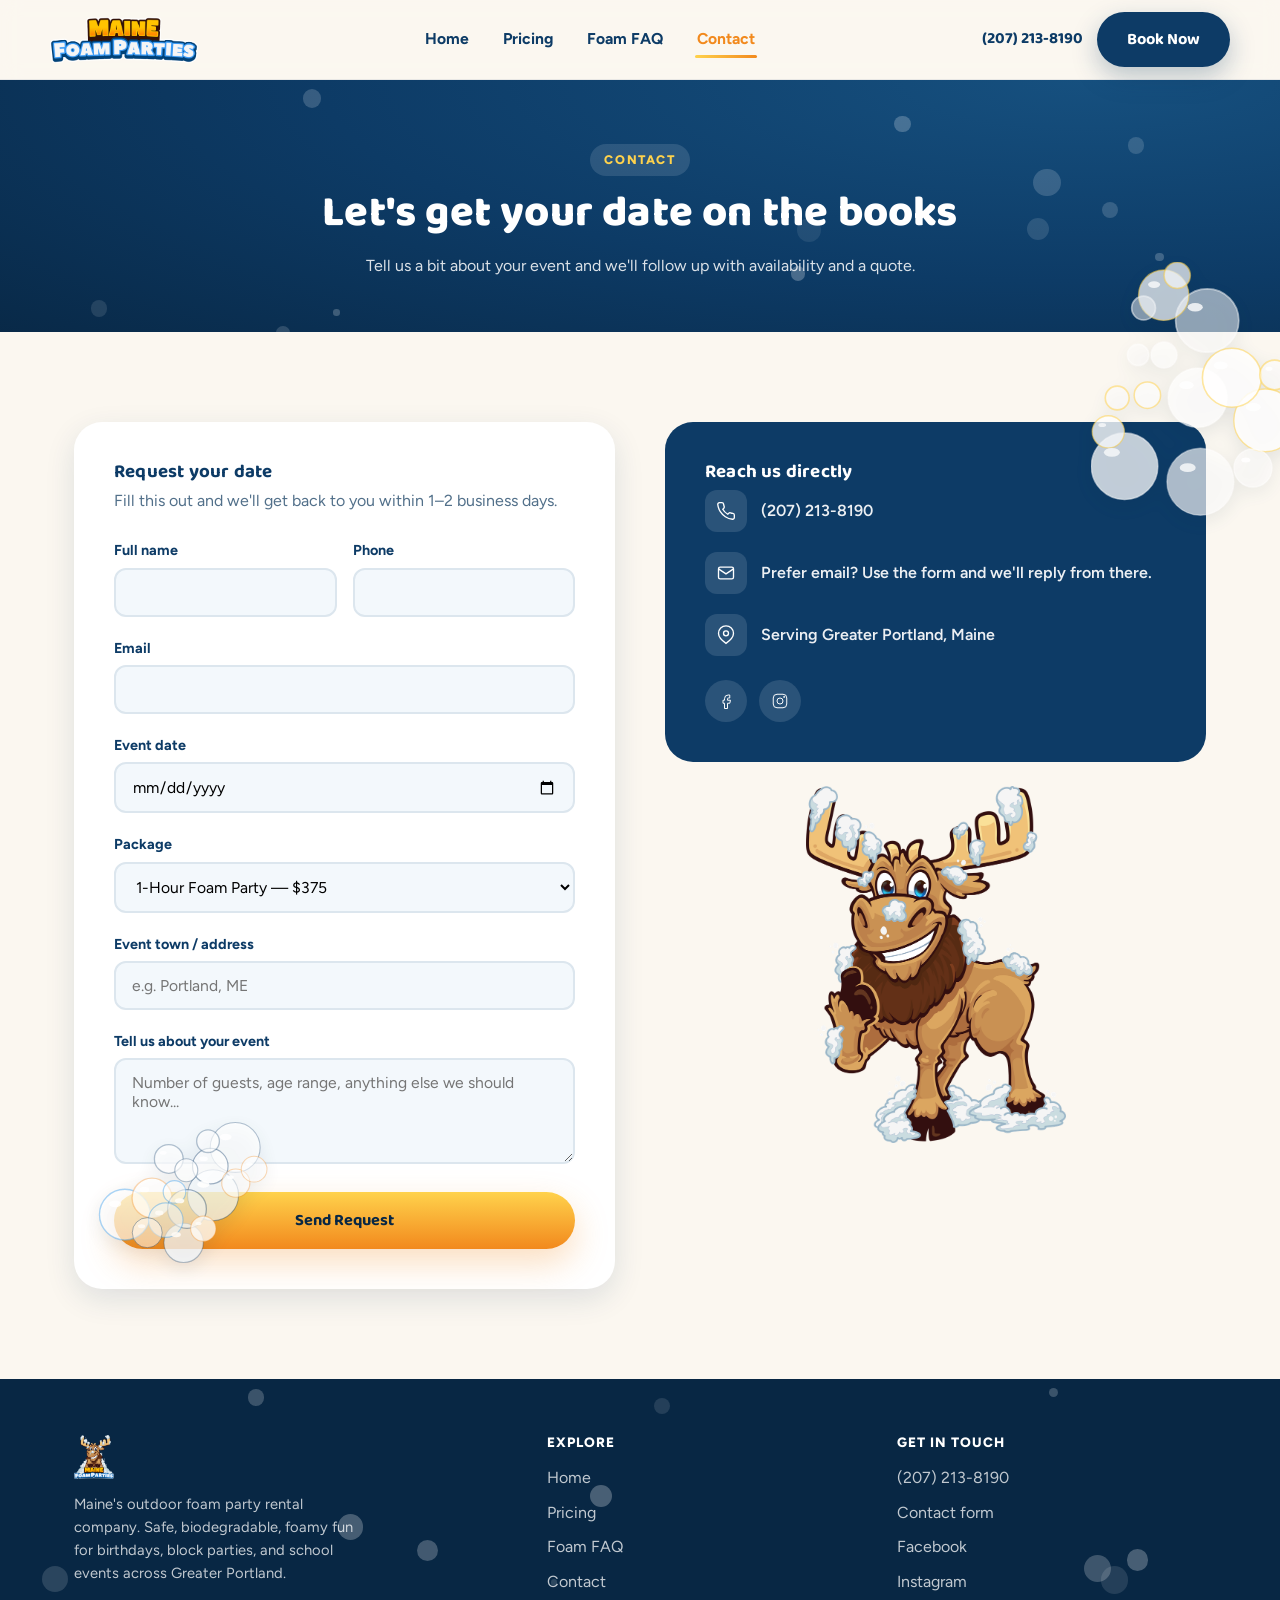
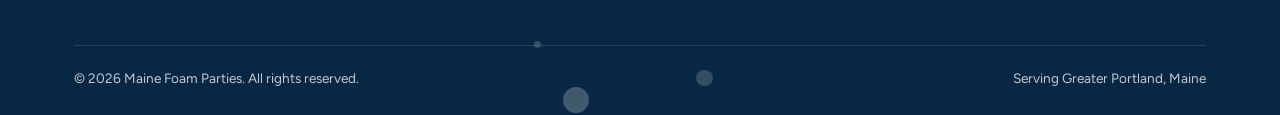
==== contact.html @ 38edf1e8 "Add files via upload" ====
<!DOCTYPE html>
<html lang="en">
<head>
<meta charset="UTF-8">
<meta name="viewport" content="width=device-width, initial-scale=1.0">
<title>Contact | Maine Foam Parties</title>
<meta name="description" content="Get a quote or book your Maine Foam Parties event. Call (207) 213-8190 or send us your event details.">
<link rel="icon" type="image/x-icon" href="assets/favicon/favicon.ico">
<link rel="icon" type="image/png" sizes="16x16" href="assets/favicon/favicon-16x16.png">
<link rel="icon" type="image/png" sizes="32x32" href="assets/favicon/favicon-32x32.png">
<link rel="icon" type="image/png" sizes="48x48" href="assets/favicon/favicon-48x48.png">
<link rel="apple-touch-icon" sizes="180x180" href="assets/favicon/apple-touch-icon.png">
<link rel="manifest" href="site.webmanifest">
<link rel="preconnect" href="https://fonts.googleapis.com">
<link rel="stylesheet" href="css/style.css">
</head>
<body>

<header class="site-header">
  <div class="container nav" id="mainNav">
    <a href="index.html" class="nav-logo">
      <img src="assets/Text_web.png" alt="Maine Foam Parties">
    </a>
    <nav>
      <ul class="nav-links">
        <li><a href="index.html">Home</a></li>
        <li><a href="pricing.html">Pricing</a></li>
        <li><a href="faq.html">Foam FAQ</a></li>
        <li><a href="contact.html" class="active">Contact</a></li>
        <li class="mobile-phone-item"><a href="tel:2072138190">(207) 213-8190</a></li>
      </ul>
    </nav>
    <div class="nav-cta">
      <a href="tel:2072138190" class="nav-phone">(207) 213-8190</a>
      <a href="contact.html" class="btn btn-navy">Book Now</a>
    </div>
    <button class="nav-toggle" aria-label="Toggle menu" aria-expanded="false">
      <span></span><span></span><span></span>
    </button>
  </div>
</header>

<section class="page-hero">
  <div class="foam-field" data-count="12"></div>
  <div class="container">
    <span class="eyebrow" style="background:rgba(255,255,255,0.12); color:var(--gold-1);">Contact</span>
    <h1>Let's get your date on the books</h1>
    <p>Tell us a bit about your event and we'll follow up with availability and a quote.</p>
  </div>
</section>

<section class="section-pad">
<div class="bubble-decor size-sm pos-bl delay-1">
<svg width="320" height="320" viewBox="0 0 320 320" xmlns="http://www.w3.org/2000/svg" aria-hidden="true" focusable="false">
  <circle cx="216.8" cy="144.2" r="37.1" fill="rgba(240,247,252,0.74)" stroke="rgba(13,59,102,0.4)" stroke-width="1.47"/>
  <circle cx="88.5" cy="172.5" r="36.9" fill="rgba(255,255,255,0.68)" stroke="rgba(79,168,240,0.5)" stroke-width="2.00"/>
  <circle cx="249.0" cy="74.8" r="36.3" fill="rgba(255,255,255,0.67)" stroke="rgba(13,59,102,0.32)" stroke-width="1.51"/>
  <circle cx="128.0" cy="148.4" r="28.9" fill="rgba(255,255,255,0.79)" stroke="rgba(242,137,29,0.35)" stroke-width="2.00"/>
  <circle cx="174.0" cy="213.6" r="28.6" fill="rgba(240,247,252,0.80)" stroke="rgba(13,59,102,0.32)" stroke-width="1.60"/>
  <circle cx="178.9" cy="164.3" r="28.2" fill="rgba(240,247,252,0.58)" stroke="rgba(13,59,102,0.4)" stroke-width="1.89"/>
  <circle cx="212.8" cy="102.1" r="25.8" fill="rgba(255,255,255,0.72)" stroke="rgba(13,59,102,0.4)" stroke-width="1.74"/>
  <circle cx="148.0" cy="180.5" r="25.1" fill="rgba(240,247,252,0.64)" stroke="rgba(79,168,240,0.5)" stroke-width="1.64"/>
  <circle cx="121.1" cy="198.8" r="21.8" fill="rgba(255,255,255,0.56)" stroke="rgba(13,59,102,0.4)" stroke-width="1.40"/>
  <circle cx="152.4" cy="91.5" r="20.9" fill="rgba(255,255,255,0.71)" stroke="rgba(13,59,102,0.32)" stroke-width="1.88"/>
  <circle cx="249.9" cy="126.7" r="20.5" fill="rgba(255,255,255,0.58)" stroke="rgba(242,137,29,0.35)" stroke-width="1.66"/>
  <circle cx="276.5" cy="106.4" r="18.7" fill="rgba(255,255,255,0.53)" stroke="rgba(242,137,29,0.35)" stroke-width="1.47"/>
  <circle cx="202.6" cy="193.1" r="18.4" fill="rgba(255,255,255,0.81)" stroke="rgba(242,137,29,0.35)" stroke-width="1.56"/>
  <circle cx="177.9" cy="108.0" r="16.7" fill="rgba(255,255,255,0.66)" stroke="rgba(13,59,102,0.32)" stroke-width="1.70"/>
  <circle cx="209.5" cy="65.7" r="16.5" fill="rgba(255,255,255,0.64)" stroke="rgba(13,59,102,0.32)" stroke-width="1.87"/>
  <circle cx="160.7" cy="139.5" r="16.4" fill="rgba(255,255,255,0.57)" stroke="rgba(79,168,240,0.5)" stroke-width="1.69"/>
  <ellipse cx="202.7" cy="128.6" rx="8.9" ry="4.9" fill="rgba(255,255,255,0.9)"/>
  <ellipse cx="74.4" cy="157.0" rx="8.9" ry="4.9" fill="rgba(255,255,255,0.9)"/>
  <ellipse cx="235.2" cy="59.6" rx="8.7" ry="4.8" fill="rgba(255,255,255,0.9)"/>
  <ellipse cx="117.0" cy="136.2" rx="6.9" ry="3.8" fill="rgba(255,255,255,0.9)"/>
  <ellipse cx="163.1" cy="201.6" rx="6.9" ry="3.8" fill="rgba(255,255,255,0.9)"/>
  <ellipse cx="168.2" cy="152.4" rx="6.8" ry="3.7" fill="rgba(255,255,255,0.9)"/>
  <ellipse cx="203.0" cy="91.3" rx="6.2" ry="3.4" fill="rgba(255,255,255,0.9)"/>
  <ellipse cx="138.5" cy="170.0" rx="6.0" ry="3.3" fill="rgba(255,255,255,0.9)"/>
  <ellipse cx="112.8" cy="189.6" rx="5.2" ry="2.9" fill="rgba(255,255,255,0.9)"/>
  <ellipse cx="144.4" cy="82.7" rx="5.0" ry="2.8" fill="rgba(255,255,255,0.9)"/>
  <ellipse cx="242.1" cy="118.1" rx="4.9" ry="2.7" fill="rgba(255,255,255,0.9)"/>
  <ellipse cx="269.4" cy="98.6" rx="4.5" ry="2.5" fill="rgba(255,255,255,0.9)"/>
  <ellipse cx="195.6" cy="185.4" rx="4.4" ry="2.4" fill="rgba(255,255,255,0.9)"/>
</svg>
</div>

  <div class="container contact-grid">

    <div class="form-card" data-reveal>
      <h3 style="margin-bottom:6px;">Request your date</h3>
      <p style="color:#52708A; margin-bottom:26px;">Fill this out and we'll get back to you within 1&ndash;2 business days.</p>

      <div class="form-msg" id="formMsg"></div>

      <form id="contactForm" action="https://formspree.io/f/mwvgnvzp" method="POST">
        <div class="field-row">
          <div class="field">
            <label for="name">Full name</label>
            <input type="text" id="name" name="name" required>
          </div>
          <div class="field">
            <label for="phone">Phone</label>
            <input type="tel" id="phone" name="phone" required>
          </div>
        </div>
        <div class="field">
          <label for="email">Email</label>
          <input type="email" id="email" name="email" required>
        </div>
        <div class="field">
          <label for="date">Event date</label>
          <input type="date" id="date" name="event_date">
        </div>
        <div class="field">
          <label for="package">Package</label>
          <select id="package" name="package">
            <option value="1-hour">1-Hour Foam Party &mdash; $375</option>
            <option value="2-hour">2-Hour Foam Party &mdash; $600</option>
            <option value="not-sure">Not sure yet</option>
          </select>
        </div>
        <div class="field">
          <label for="location">Event town / address</label>
          <input type="text" id="location" name="location" placeholder="e.g. Portland, ME">
        </div>
        <div class="field">
          <label for="message">Tell us about your event</label>
          <textarea id="message" name="message" rows="4" placeholder="Number of guests, age range, anything else we should know..."></textarea>
        </div>

        <!-- Formspree spam honeypot: bots fill this in, humans don't. Keep it hidden. -->
        <input type="text" name="_gotcha" style="display:none" tabindex="-1" autocomplete="off">

        <!-- Fixed subject line for the notification email -->
        <input type="hidden" name="_subject" value="New foam party request — Maine Foam Parties site">

        <button type="submit" class="btn btn-primary" id="submitBtn" style="width:100%; justify-content:center;">Send Request <span class="bubble" aria-hidden="true"></span></button>
      </form>
    </div>

    <div>
      <div class="contact-info-card" data-reveal>
        <div class="bubble-decor splash" style="width:224px; height:260px; top:-160px; left:calc(100% - 115px);">
<svg width="224" height="260" viewBox="0 0 224 260" xmlns="http://www.w3.org/2000/svg" aria-hidden="true" focusable="false">
  <circle cx="109.4" cy="219.7" r="33.5" fill="rgba(255,255,255,0.69)" stroke="rgba(255,255,255,0.4)" stroke-width="1.37"/>
  <circle cx="33.6" cy="204.3" r="33.3" fill="rgba(255,255,255,0.79)" stroke="rgba(255,255,255,0.55)" stroke-width="1.41"/>
  <circle cx="116.2" cy="58.5" r="31.6" fill="rgba(255,255,255,0.57)" stroke="rgba(255,255,255,0.55)" stroke-width="1.65"/>
  <circle cx="174.2" cy="158.4" r="31.4" fill="rgba(255,255,255,0.84)" stroke="rgba(255,209,76,0.55)" stroke-width="1.37"/>
  <circle cx="106.7" cy="135.7" r="29.7" fill="rgba(255,255,255,0.80)" stroke="rgba(255,255,255,0.4)" stroke-width="1.33"/>
  <circle cx="140.9" cy="115.7" r="29.5" fill="rgba(255,255,255,0.84)" stroke="rgba(255,209,76,0.55)" stroke-width="1.58"/>
  <circle cx="72.7" cy="33.2" r="25.2" fill="rgba(255,255,255,0.75)" stroke="rgba(255,209,76,0.55)" stroke-width="1.33"/>
  <circle cx="162.0" cy="206.0" r="19.0" fill="rgba(255,255,255,0.59)" stroke="rgba(255,255,255,0.55)" stroke-width="1.39"/>
  <circle cx="17.3" cy="169.8" r="16.1" fill="rgba(255,255,255,0.83)" stroke="rgba(255,209,76,0.55)" stroke-width="1.35"/>
  <circle cx="183.6" cy="112.9" r="14.8" fill="rgba(255,255,255,0.60)" stroke="rgba(255,209,76,0.55)" stroke-width="1.63"/>
  <circle cx="56.4" cy="133.2" r="13.2" fill="rgba(255,255,255,0.66)" stroke="rgba(255,209,76,0.55)" stroke-width="1.50"/>
  <circle cx="73.0" cy="93.0" r="13.1" fill="rgba(255,255,255,0.68)" stroke="rgba(255,255,255,0.4)" stroke-width="1.58"/>
  <circle cx="86.2" cy="13.4" r="13.1" fill="rgba(255,255,255,0.74)" stroke="rgba(255,209,76,0.55)" stroke-width="1.63"/>
  <circle cx="26.2" cy="136.0" r="11.9" fill="rgba(255,255,255,0.51)" stroke="rgba(255,209,76,0.55)" stroke-width="1.62"/>
  <circle cx="52.6" cy="46.1" r="11.9" fill="rgba(255,255,255,0.51)" stroke="rgba(255,255,255,0.55)" stroke-width="1.67"/>
  <circle cx="47.1" cy="92.9" r="10.8" fill="rgba(255,255,255,0.54)" stroke="rgba(255,255,255,0.4)" stroke-width="1.68"/>
  <ellipse cx="96.7" cy="205.7" rx="8.0" ry="4.4" fill="rgba(255,255,255,0.9)"/>
  <ellipse cx="20.9" cy="190.3" rx="8.0" ry="4.4" fill="rgba(255,255,255,0.9)"/>
  <ellipse cx="104.2" cy="45.3" rx="7.6" ry="4.2" fill="rgba(255,255,255,0.9)"/>
  <ellipse cx="162.3" cy="145.2" rx="7.5" ry="4.1" fill="rgba(255,255,255,0.9)"/>
  <ellipse cx="95.5" cy="123.2" rx="7.1" ry="3.9" fill="rgba(255,255,255,0.9)"/>
  <ellipse cx="129.7" cy="103.4" rx="7.1" ry="3.9" fill="rgba(255,255,255,0.9)"/>
  <ellipse cx="63.1" cy="22.6" rx="6.0" ry="3.3" fill="rgba(255,255,255,0.9)"/>
  <ellipse cx="154.8" cy="198.1" rx="4.6" ry="2.5" fill="rgba(255,255,255,0.9)"/>
  <ellipse cx="11.2" cy="163.0" rx="3.9" ry="2.1" fill="rgba(255,255,255,0.9)"/>
  <ellipse cx="178.0" cy="106.7" rx="3.6" ry="2.0" fill="rgba(255,255,255,0.9)"/>
</svg>
        </div>
        <h3>Reach us directly</h3>
        <div class="contact-line">
          <span class="ic"><svg width="20" height="20" viewBox="0 0 24 24" fill="none"><path d="M22 16.92v3a2 2 0 01-2.18 2 19.79 19.79 0 01-8.63-3.07 19.5 19.5 0 01-6-6 19.79 19.79 0 01-3.07-8.67A2 2 0 014.11 2h3a2 2 0 012 1.72c.127.96.362 1.903.7 2.81a2 2 0 01-.45 2.11L8.09 9.91a16 16 0 006 6l1.27-1.27a2 2 0 012.11-.45c.907.338 1.85.573 2.81.7A2 2 0 0122 16.92z" stroke="#fff" stroke-width="1.6"/></svg></span>
          <a href="tel:2072138190">(207) 213-8190</a>
        </div>
        <div class="contact-line">
          <span class="ic"><svg width="20" height="20" viewBox="0 0 24 24" fill="none"><rect x="3" y="5" width="18" height="14" rx="2" stroke="#fff" stroke-width="1.6"/><path d="M3 7l9 6 9-6" stroke="#fff" stroke-width="1.6"/></svg></span>
          <span class="txt">Prefer email? Use the form and we'll reply from there.</span>
        </div>
        <div class="contact-line">
          <span class="ic"><svg width="20" height="20" viewBox="0 0 24 24" fill="none"><path d="M21 10c0 6-9 12-9 12S3 16 3 10a9 9 0 0118 0z" stroke="#fff" stroke-width="1.6"/><circle cx="12" cy="10" r="3" stroke="#fff" stroke-width="1.6"/></svg></span>
          <span class="txt">Serving Greater Portland, Maine</span>
        </div>

        <div class="social-row">
          <a href="https://www.facebook.com/mainefoamparties" target="_blank" rel="noopener" aria-label="Facebook">
            <svg width="18" height="18" viewBox="0 0 24 24" fill="none"><path d="M15 8h2V4h-2a5 5 0 00-5 5v2H8v4h2v7h4v-7h3l1-4h-4V9a1 1 0 011-1z" stroke="#fff" stroke-width="1.3"/></svg>
          </a>
          <a href="https://www.instagram.com/mainefoamparties/" target="_blank" rel="noopener" aria-label="Instagram">
            <svg width="18" height="18" viewBox="0 0 24 24" fill="none"><rect x="3" y="3" width="18" height="18" rx="5" stroke="#fff" stroke-width="1.3"/><circle cx="12" cy="12" r="4" stroke="#fff" stroke-width="1.3"/><circle cx="17.5" cy="6.5" r="1.2" fill="#fff"/></svg>
          </a>
        </div>
      </div>

      <div style="margin-top:24px; text-align:center;" data-reveal>
        <img src="assets/Mascot_web.png" alt="Maine Foam Parties mascot moose" style="max-width:260px; margin:0 auto;">
      </div>
    </div>

  </div>
</section>

<footer class="site-footer">
  <div class="foam-field" data-count="14"></div>
  <div class="container">
    <div class="footer-grid">
      <div>
        <div class="footer-logo"><img src="assets/Logo_web.png" alt="Maine Foam Parties logo"></div>
        <p style="max-width:280px; font-size:0.92rem;">Maine's outdoor foam party rental company. Safe, biodegradable, foamy fun for birthdays, block parties, and school events across Greater Portland.</p>
      </div>
      <div>
        <h4>Explore</h4>
        <ul>
          <li><a href="index.html">Home</a></li>
          <li><a href="pricing.html">Pricing</a></li>
          <li><a href="faq.html">Foam FAQ</a></li>
          <li><a href="contact.html">Contact</a></li>
        </ul>
      </div>
      <div>
        <h4>Get in touch</h4>
        <ul>
          <li><a href="tel:2072138190">(207) 213-8190</a></li>
          <li><a href="contact.html">Contact form</a></li>
          <li><a href="https://www.facebook.com/mainefoamparties" target="_blank" rel="noopener">Facebook</a></li>
          <li><a href="https://www.instagram.com/mainefoamparties/" target="_blank" rel="noopener">Instagram</a></li>
        </ul>
      </div>
    </div>
    <div class="footer-bottom">
      <span>&copy; <span id="year"></span> Maine Foam Parties. All rights reserved.</span>
      <span>Serving Greater Portland, Maine</span>
    </div>
  </div>
</footer>

<script>document.getElementById('year').textContent = new Date().getFullYear();</script>
<script src="js/script.js"></script>
<script>
const contactForm = document.getElementById('contactForm');
const formMsg = document.getElementById('formMsg');
const submitBtn = document.getElementById('submitBtn');

contactForm.addEventListener('submit', async function (e) {
  e.preventDefault();

  submitBtn.disabled = true;
  submitBtn.textContent = 'Sending…';

  const data = new FormData(contactForm);

  try {
    const response = await fetch(contactForm.action, {
      method: 'POST',
      body: data,
      headers: { 'Accept': 'application/json' }
    });

    if (response.ok) {
      formMsg.textContent = "Thanks — your request is on its way!";
      formMsg.classList.remove('error');
      formMsg.classList.add('show');
      contactForm.reset();
    } else {
      const result = await response.json().catch(() => null);
      const detail = result && result.errors && result.errors.length
        ? result.errors.map(err => err.message).join(', ')
        : 'Something went wrong. Please try again or call us directly.';
      formMsg.textContent = detail;
      formMsg.classList.add('error', 'show');
    }
  } catch (err) {
    formMsg.textContent = "Something went wrong sending your request. Please try again or call us directly at (207) 213-8190.";
    formMsg.classList.add('error', 'show');
  }

  formMsg.scrollIntoView({ behavior: 'smooth', block: 'center' });
  submitBtn.disabled = false;
  submitBtn.textContent = 'Send Request';
});
</script>
</body>
</html>
---- css/style.css ----
/* ==========================================================================
   Maine Foam Parties — Design System
   Palette pulled from brand assets:
     Navy      #0D3B66  (from "PARTIES" lettering)
     Navy Deep #082744  (footer / dark bg)
     Sky Blue  #4FA8F0  (from "PARTIES" letter fill)
     Gold      #FFD24C -> #F2891D (gradient, from "MAINE" lettering)
     Cream     #FBF7F0  (base background — warm, not stark white)
     Foam Grey #E7EFF6  (bubble/cloud fields)
     Brown     #5B3A22  (moose fur — grounding neutral for dark text alt)
   Type:
     Display — Baloo 2 (chunky/rounded, echoes the bubble-letter logo)
     Body    — Figtree (warm rounded-sans, friendly, legible)
   ========================================================================== */

@import url('https://fonts.googleapis.com/css2?family=Baloo+2:wght@500;600;700;800&family=Figtree:ital,wght@0,400;0,500;0,600;0,700;0,800;1,500&display=swap');

:root {
  --navy: #0D3B66;
  --navy-deep: #082744;
  --navy-soft: #16507F;
  --sky: #4FA8F0;
  --sky-soft: #DCEEFD;
  --gold-1: #FFD24C;
  --gold-2: #F2891D;
  --cream: #FBF7F0;
  --foam: #E7EFF6;
  --foam-2: #F3F8FC;
  --brown: #5B3A22;
  --ink: #12314A;
  --white: #FFFFFF;

  --font-display: 'Baloo 2', system-ui, sans-serif;
  --font-body: 'Figtree', system-ui, sans-serif;

  --radius-lg: 28px;
  --radius-md: 18px;
  --radius-sm: 12px;
  --radius-pill: 999px;

  --shadow-soft: 0 10px 30px rgba(13, 59, 102, 0.12);
  --shadow-pop: 0 14px 34px rgba(242, 137, 29, 0.28);

  --container: 1180px;
}

* { box-sizing: border-box; }
html { scroll-behavior: smooth; }

body {
  margin: 0;
  font-family: var(--font-body);
  color: var(--ink);
  background: var(--cream);
  line-height: 1.55;
  -webkit-font-smoothing: antialiased;
  overflow-x: hidden;
}

img { max-width: 100%; display: block; }

a { color: inherit; text-decoration: none; }

h1, h2, h3, h4 {
  font-family: var(--font-display);
  color: var(--navy);
  margin: 0 0 0.4em;
  line-height: 1.08;
  letter-spacing: 0.2px;
}

h1 { font-weight: 800; }
h2 { font-weight: 700; }
h3 { font-weight: 700; }

p { margin: 0 0 1em; }

.container {
  position: relative;
  z-index: 1;
  max-width: var(--container);
  margin: 0 auto;
  padding: 0 24px;
}

.eyebrow {
  display: inline-flex;
  align-items: center;
  gap: 8px;
  font-family: var(--font-body);
  font-weight: 800;
  font-size: 0.78rem;
  letter-spacing: 1.6px;
  text-transform: uppercase;
  color: var(--gold-2);
  background: #FFF3DD;
  padding: 6px 14px;
  border-radius: var(--radius-pill);
  margin-bottom: 14px;
}

.gold-text {
  color: #FDC63C;
  text-shadow:
    0 2px 6px rgba(0, 0, 0, 0.55),
    0 5px 18px rgba(0, 0, 0, 0.4);
}

/* Buttons ---------------------------------------------------------------- */

.btn {
  position: relative;
  display: inline-flex;
  align-items: center;
  justify-content: center;
  gap: 8px;
  font-family: var(--font-display);
  font-weight: 700;
  font-size: 1.02rem;
  padding: 15px 30px;
  border-radius: var(--radius-pill);
  border: none;
  cursor: pointer;
  overflow: visible;
  transition: transform 0.18s ease, box-shadow 0.18s ease;
  isolation: isolate;
}

.btn-primary {
  background: linear-gradient(180deg, var(--gold-1), var(--gold-2));
  color: var(--navy-deep);
  box-shadow: var(--shadow-pop);
}

.btn-primary:hover { transform: translateY(-2px); box-shadow: 0 18px 40px rgba(242,137,29,0.36); }
.btn-primary:active { transform: translateY(0); }

.btn-outline {
  background: transparent;
  color: var(--white);
  border: 2px solid rgba(255,255,255,0.6);
}
.btn-outline:hover { background: rgba(255,255,255,0.12); transform: translateY(-2px); }

.btn-navy {
  background: var(--navy);
  color: var(--white);
  box-shadow: 0 10px 26px rgba(13,59,102,0.28);
}
.btn-navy:hover { transform: translateY(-2px); background: var(--navy-soft); }

/* signature micro-interaction: foam-burst bubbles on primary buttons */
.btn-primary .bubble {
  position: absolute;
  bottom: 50%;
  left: 50%;
  width: 8px;
  height: 8px;
  border-radius: 50%;
  background: rgba(255,255,255,0.9);
  pointer-events: none;
  opacity: 0;
  z-index: -1;
}
.btn-primary.pop .bubble { animation: bubble-pop 0.7s ease-out forwards; }

@keyframes bubble-pop {
  0%   { opacity: 0.95; transform: translate(-50%, 0) scale(0.4); }
  70%  { opacity: 0.55; }
  100% { opacity: 0; transform: translate(var(--tx), var(--ty)) scale(1); }
}

@media (prefers-reduced-motion: reduce) {
  .btn-primary.pop .bubble { animation: none; display: none; }
  html { scroll-behavior: auto; }
}

/* Nav ---------------------------------------------------------------------*/

.site-header {
  position: sticky;
  top: 0;
  z-index: 100;
  background: rgba(251, 247, 240, 0.88);
  backdrop-filter: blur(10px);
  border-bottom: 1px solid rgba(13,59,102,0.08);
}

.nav {
  display: flex;
  align-items: center;
  justify-content: space-between;
  padding: 12px 0;
}

.nav-logo img { height: 46px; width: auto; }

.nav-links {
  display: flex;
  align-items: center;
  gap: 30px;
  list-style: none;
  margin: 0;
  padding: 0;
}

.nav-links .mobile-phone-item { display: none; }

.nav-links a {
  font-weight: 700;
  font-size: 0.98rem;
  color: var(--navy);
  padding: 6px 2px;
  position: relative;
}

.nav-links a::after {
  content: '';
  position: absolute;
  left: 0; right: 0; bottom: -4px;
  height: 3px;
  border-radius: 2px;
  background: linear-gradient(90deg, var(--gold-1), var(--gold-2));
  transform: scaleX(0);
  transform-origin: left;
  transition: transform 0.2s ease;
}
.nav-links a:hover::after,
.nav-links a.active::after { transform: scaleX(1); }
.nav-links a.active { color: var(--gold-2); }

.nav-cta { display: flex; align-items: center; gap: 14px; }
.nav-phone {
  font-family: var(--font-display);
  font-weight: 700;
  color: var(--navy);
  font-size: 1rem;
  white-space: nowrap;
}

.nav-toggle {
  display: none;
  background: none;
  border: none;
  cursor: pointer;
  padding: 8px;
}
.nav-toggle span {
  display: block;
  width: 26px;
  height: 3px;
  background: var(--navy);
  border-radius: 2px;
  margin: 5px 0;
  transition: all 0.2s ease;
}

/* Foam cloud decorative shapes -------------------------------------------- */

.foam-divider {
  display: block;
  width: 100%;
  height: 60px;
  margin-top: -1px;
}

.foam-field {
  position: absolute;
  inset: 0;
  overflow: hidden;
  pointer-events: none;
  z-index: 0;
}
.foam-field .bub {
  position: absolute;
  border-radius: 50%;
  background: rgba(255,255,255,0.55);
}
.foam-field.on-light .bub {
  background: rgba(13,59,102,0.07);
}
.foam-field.on-gold .bub {
  background: rgba(255,255,255,0.4);
}

/* Scattered floating bubble clusters — decorative soap-bubble clumps placed
   at a few corners per section, rather than a uniform strip or dot-field */
.bubble-decor {
  position: absolute;
  z-index: 6;
  pointer-events: none;
  opacity: 0.95;
  filter: drop-shadow(0 6px 10px rgba(8, 39, 68, 0.12));
  animation: bubble-float 7s ease-in-out infinite;
}
.bubble-decor svg { display: block; width: 100%; height: 100%; }

.bubble-decor.size-sm { width: 220px; height: 220px; }
.bubble-decor.size-xs { width: 170px; height: 170px; }
.bubble-decor.size-md { width: 280px; height: 280px; }
.bubble-decor.size-lg { width: 350px; height: 350px; }

.bubble-decor.pos-tl { top: 6%; left: 3%; }
.bubble-decor.pos-tr { top: 8%; right: 4%; }
.bubble-decor.pos-bl { bottom: 6%; left: 5%; }
.bubble-decor.pos-br { bottom: 8%; right: 3%; }
.bubble-decor.pos-mid-l { top: 42%; left: 1%; }
.bubble-decor.pos-mid-r { top: 38%; right: 2%; }

.bubble-decor.delay-1 { animation-delay: -1.5s; }
.bubble-decor.delay-2 { animation-delay: -3.2s; }
.bubble-decor.delay-3 { animation-delay: -4.8s; }

@keyframes bubble-float {
  0%, 100% { transform: translateY(0) rotate(0deg); }
  50% { transform: translateY(-14px) rotate(3deg); }
}

@media (prefers-reduced-motion: reduce) {
  .bubble-decor { animation: none; }
}

@media (max-width: 720px) {
  .bubble-decor.size-lg { width: 230px; height: 230px; }
  .bubble-decor.size-md { width: 190px; height: 190px; }
  .bubble-decor.size-sm { width: 150px; height: 150px; }
  .bubble-decor.pos-mid-l, .bubble-decor.pos-mid-r { display: none; }
}

/* Sections ------------------------------------------------------------- */

section { position: relative; }

.section-pad { padding: 90px 0; }
.section-pad-sm { padding: 60px 0; }

/* Hero --------------------------------------------------------------------*/

.hero {
  position: relative;
  color: var(--white);
  overflow: hidden;
  min-height: 520px;
}

.hero-photo {
  position: absolute;
  inset: 0;
  z-index: 0;
  overflow: hidden;
}

.hero-photo img {
  width: 100%;
  height: 100%;
  object-fit: cover;
  object-position: center 35%;
  display: block;
}

.hero-overlay {
  position: absolute;
  inset: 0;
  z-index: 1;
  background: linear-gradient(90deg, rgba(8,39,68,0.9) 0%, rgba(8,39,68,0.68) 24%, rgba(8,39,68,0.28) 45%, rgba(8,39,68,0) 60%);
}

.hero-content {
  position: absolute;
  left: 0;
  right: 0;
  top: 50%;
  transform: translateY(-50%);
  z-index: 2;
}

.hero-text {
  max-width: 640px;
  text-align: left;
}

.hero h1 {
  color: var(--white);
  font-size: clamp(2rem, 3.6vw, 2.9rem);
  margin-bottom: 0.28em;
  text-shadow: 0 4px 24px rgba(0,0,0,0.3);
}

.hero h1 .h1-sub {
  display: block;
  font-size: 0.5em;
  font-weight: 600;
  color: rgba(255, 255, 255, 0.92);
  margin-top: 0.3em;
  text-shadow: 0 3px 14px rgba(0,0,0,0.35);
}

.hero p.lede {
  font-size: 1.08rem;
  color: rgba(255,255,255,0.92);
  max-width: 520px;
  margin: 0 0 1.5em;
  text-shadow: 0 2px 10px rgba(0,0,0,0.5), 0 1px 3px rgba(0,0,0,0.5);
}

.hero-cta-row {
  display: flex;
  gap: 16px;
  flex-wrap: wrap;
  justify-content: flex-start;
  margin-bottom: 6px;
}

.trust-row {
  display: flex;
  flex-wrap: wrap;
  gap: 22px;
}
.trust-row .item {
  display: flex;
  align-items: center;
  gap: 8px;
  font-weight: 600;
  font-size: 0.92rem;
  color: rgba(255,255,255,0.9);
  text-shadow: 0 2px 8px rgba(0,0,0,0.5);
}
.trust-row .item svg { flex-shrink: 0; }

/* Mascot's new supporting role: a small brand badge tucked in the hero
   corner, instead of the full-size illustration competing with the photo */
.mascot-badge {
  position: absolute;
  right: clamp(16px, 4vw, 56px);
  bottom: 0;
  z-index: 3;
  width: clamp(90px, 11vw, 140px);
  transform: translateY(28%);
  filter: drop-shadow(0 12px 22px rgba(0,0,0,0.35));
  animation: float 5s ease-in-out infinite;
}
.mascot-badge img { width: 100%; }

@keyframes float {
  0%, 100% { transform: translateY(0); }
  50% { transform: translateY(-8px); }
}

@media (prefers-reduced-motion: reduce) {
  .mascot-badge { animation: none; }
}

@media (max-width: 720px) {
  .mascot-badge { display: none; }
}

/* Trust strip band ---------------------------------------------------------*/

.strip {
  background: var(--white);
  border-top: 6px solid var(--gold-2);
}
.strip-grid {
  display: grid;
  grid-template-columns: repeat(3, 1fr);
  gap: 0;
}
.strip-item {
  padding: 28px 20px;
  text-align: center;
  border-right: 1px solid rgba(13,59,102,0.08);
}
.strip-item:last-child { border-right: none; }
.strip-item .num {
  font-family: var(--font-display);
  font-size: 1.6rem;
  color: var(--navy);
  font-weight: 800;
  display: block;
}
.strip-item .label {
  font-size: 0.92rem;
  color: var(--brown);
  font-weight: 600;
}

/* Card grid ------------------------------------------------------------ */

.card-grid {
  display: grid;
  grid-template-columns: repeat(4, 1fr);
  gap: 22px;
}

.steps-grid {
  display: grid;
  grid-template-columns: repeat(3, 1fr);
  gap: 22px;
}

.info-card {
  background: var(--white);
  border-radius: var(--radius-md);
  padding: 28px 24px;
  box-shadow: var(--shadow-soft);
  border: 1px solid rgba(13,59,102,0.06);
}
.info-card .icon-wrap {
  width: 52px;
  height: 52px;
  border-radius: 16px;
  background: var(--sky-soft);
  display: flex;
  align-items: center;
  justify-content: center;
  margin-bottom: 16px;
}
.info-card h3 { font-size: 1.08rem; margin-bottom: 0.4em; }
.info-card p { font-size: 0.95rem; color: #3D5975; margin-bottom: 0; }

/* Photo gallery placeholders --------------------------------------------- */

.gallery-grid {
  display: grid;
  grid-template-columns: repeat(3, 1fr);
  gap: 18px;
}
.gallery-photo {
  aspect-ratio: 4/3;
  border-radius: var(--radius-md);
  overflow: hidden;
  box-shadow: var(--shadow-soft);
}
.gallery-photo img {
  width: 100%;
  height: 100%;
  object-fit: cover;
  transition: transform 0.4s ease;
}
.gallery-photo:hover img { transform: scale(1.05); }

.gallery-slot {
  aspect-ratio: 4/3;
  border-radius: var(--radius-md);
  background: repeating-linear-gradient(135deg, var(--foam) 0 18px, var(--foam-2) 18px 36px);
  border: 2px dashed #B9CFE2;
  display: flex;
  align-items: center;
  justify-content: center;
  color: #6E8AA4;
  font-weight: 700;
  font-size: 0.9rem;
  text-align: center;
  padding: 16px;
}

/* Section: two-col with mascot ------------------------------------------ */

.split {
  display: grid;
  grid-template-columns: 1fr 1fr;
  gap: 60px;
  align-items: center;
}

/* Pricing cards ---------------------------------------------------------- */

.pricing-grid {
  display: grid;
  grid-template-columns: repeat(3, 1fr);
  gap: 26px;
  align-items: stretch;
}

.price-card {
  background: var(--white);
  border-radius: var(--radius-lg);
  padding: 36px 28px;
  box-shadow: var(--shadow-soft);
  border: 2px solid rgba(13,59,102,0.06);
  display: flex;
  flex-direction: column;
  position: relative;
}

.price-card.featured {
  border-color: var(--gold-2);
  transform: scale(1.04);
  box-shadow: 0 22px 50px rgba(242,137,29,0.22);
}

.price-card .tag {
  position: absolute;
  top: -14px;
  left: 50%;
  transform: translateX(-50%);
  background: linear-gradient(180deg, var(--gold-1), var(--gold-2));
  color: var(--navy-deep);
  font-family: var(--font-display);
  font-weight: 700;
  font-size: 0.78rem;
  padding: 6px 18px;
  border-radius: var(--radius-pill);
  white-space: nowrap;
}

.price-card h3 { font-size: 1.3rem; margin-bottom: 4px; }
.price-card .price {
  font-family: var(--font-display);
  font-size: 2.6rem;
  font-weight: 800;
  color: var(--navy);
  margin: 10px 0 4px;
}
.price-card .price span { font-size: 1rem; color: #6E8AA4; font-weight: 600; }
.price-card .desc { color: #52708A; font-size: 0.94rem; margin-bottom: 20px; }

.price-list {
  list-style: none;
  margin: 0 0 26px;
  padding: 0;
  flex-grow: 1;
}
.price-list li {
  display: flex;
  align-items: flex-start;
  gap: 10px;
  font-size: 0.94rem;
  color: var(--ink);
  margin-bottom: 12px;
}
.price-list li svg { flex-shrink: 0; margin-top: 2px; }

.price-note-band {
  background: var(--foam-2);
  border-radius: var(--radius-md);
  padding: 24px 28px;
  display: flex;
  gap: 18px;
  align-items: flex-start;
  border: 1px solid #D8E6F1;
}

/* FAQ accordion ----------------------------------------------------------*/

.faq-list {
  max-width: 820px;
  margin: 0 auto;
}

.faq-item {
  background: var(--white);
  border-radius: var(--radius-md);
  margin-bottom: 14px;
  box-shadow: var(--shadow-soft);
  overflow: hidden;
  border: 1px solid rgba(13,59,102,0.06);
}

.faq-q {
  width: 100%;
  display: flex;
  align-items: center;
  justify-content: space-between;
  gap: 16px;
  padding: 20px 24px;
  background: none;
  border: none;
  text-align: left;
  cursor: pointer;
  font-family: var(--font-display);
  font-weight: 700;
  font-size: 1.04rem;
  color: var(--navy);
}

.faq-q .plus {
  flex-shrink: 0;
  width: 32px;
  height: 32px;
  border-radius: 50%;
  background: var(--sky-soft);
  display: flex;
  align-items: center;
  justify-content: center;
  position: relative;
  transition: transform 0.25s ease, background 0.25s ease;
}
.faq-q .plus::before,
.faq-q .plus::after {
  content: '';
  position: absolute;
  background: var(--navy);
  border-radius: 2px;
}
.faq-q .plus::before { width: 14px; height: 3px; }
.faq-q .plus::after { width: 3px; height: 14px; transition: opacity 0.2s ease; }

.faq-item.open .faq-q .plus { background: linear-gradient(180deg, var(--gold-1), var(--gold-2)); transform: rotate(180deg); }
.faq-item.open .faq-q .plus::after { opacity: 0; }

.faq-a {
  max-height: 0;
  overflow: hidden;
  transition: max-height 0.32s ease;
}
.faq-a-inner {
  padding: 0 24px 22px;
  color: #3D5975;
  font-size: 0.98rem;
}

/* Contact ------------------------------------------------------------- */

.contact-grid {
  display: grid;
  grid-template-columns: 1fr 1fr;
  gap: 50px;
}

.form-card {
  background: var(--white);
  border-radius: var(--radius-lg);
  padding: 40px;
  box-shadow: var(--shadow-soft);
}

.field { margin-bottom: 20px; }
.field label {
  display: block;
  font-weight: 700;
  font-size: 0.9rem;
  color: var(--navy);
  margin-bottom: 6px;
}
.field input,
.field select,
.field textarea {
  width: 100%;
  min-width: 0;
  padding: 13px 16px;
  border-radius: var(--radius-sm);
  border: 2px solid #DCE6EE;
  font-family: var(--font-body);
  font-size: 0.98rem;
  background: var(--foam-2);
  transition: border-color 0.2s ease, background 0.2s ease;
}
.field input:focus,
.field select:focus,
.field textarea:focus {
  outline: none;
  border-color: var(--sky);
  background: var(--white);
}
.field-row { display: grid; grid-template-columns: repeat(auto-fit, minmax(220px, 1fr)); gap: 16px; }
.field-row .field { min-width: 0; }

.form-msg {
  display: none;
  padding: 16px 18px;
  border-radius: var(--radius-sm);
  background: var(--foam-2);
  color: var(--navy);
  font-size: 0.95rem;
  font-weight: 600;
  margin-bottom: 20px;
  border: 1px solid #D8E6F1;
}
.form-msg.show { display: block; }
.form-msg.error {
  background: #FDECEC;
  color: #A02525;
  border-color: #F3C6C6;
}
.btn[disabled] { opacity: 0.65; cursor: not-allowed; }

.contact-info-card {
  position: relative;
  background: var(--navy);
  color: var(--white);
  border-radius: var(--radius-lg);
  padding: 40px;
  height: fit-content;
}

/* A small cluster that sits ON TOP of the card, overlapping its corner,
   rather than only in the page background behind everything */
.bubble-decor.splash {
  animation-duration: 6s;
}
.contact-info-card h3 { color: var(--white); }
.contact-line {
  display: flex;
  align-items: center;
  gap: 14px;
  margin-bottom: 20px;
}
.contact-line .ic {
  width: 42px; height: 42px;
  border-radius: 12px;
  background: rgba(255,255,255,0.12);
  display: flex;
  align-items: center;
  justify-content: center;
  flex-shrink: 0;
}
.contact-line a, .contact-line span.txt { color: rgba(255,255,255,0.92); font-weight: 600; }

.social-row { display: flex; gap: 12px; margin-top: 24px; }
.social-row a {
  width: 42px; height: 42px;
  border-radius: 50%;
  background: rgba(255,255,255,0.12);
  display: flex; align-items: center; justify-content: center;
  transition: background 0.2s ease, transform 0.2s ease;
}
.social-row a:hover { background: var(--gold-2); transform: translateY(-2px); }

/* CTA band -----------------------------------------------------------*/

.cta-band {
  background: linear-gradient(120deg, var(--gold-1), var(--gold-2));
  border-radius: var(--radius-lg);
  padding: 56px 50px;
  display: flex;
  align-items: center;
  justify-content: space-between;
  gap: 30px;
  flex-wrap: wrap;
  position: relative;
  overflow: hidden;
}
.cta-band h2 { color: var(--navy-deep); margin-bottom: 6px; }
.cta-band p { color: #5C3A0E; margin-bottom: 0; font-weight: 600; }

/* Footer --------------------------------------------------------------- */

.site-footer {
  position: relative;
  overflow: hidden;
  background: var(--navy-deep);
  color: rgba(255,255,255,0.75);
  padding: 56px 0 26px;
}
.footer-grid {
  display: grid;
  grid-template-columns: 1.4fr 1fr 1fr;
  gap: 40px;
  margin-bottom: 40px;
}
.footer-grid h4 {
  color: var(--white);
  font-family: var(--font-body);
  font-weight: 800;
  font-size: 0.85rem;
  letter-spacing: 1px;
  text-transform: uppercase;
  margin-bottom: 16px;
}
.footer-grid ul { list-style: none; padding: 0; margin: 0; }
.footer-grid li { margin-bottom: 10px; }
.footer-grid a:hover { color: var(--gold-1); }
.footer-logo img { height: 44px; margin-bottom: 14px; }
.footer-bottom {
  border-top: 1px solid rgba(255,255,255,0.12);
  padding-top: 22px;
  display: flex;
  justify-content: space-between;
  flex-wrap: wrap;
  gap: 10px;
  font-size: 0.85rem;
}

/* Page header (for FAQ/Pricing/Contact interior pages) ------------------ */

.page-hero {
  background: radial-gradient(120% 160% at 85% 0%, var(--navy-soft) 0%, var(--navy) 50%, var(--navy-deep) 100%);
  color: var(--white);
  padding: 64px 0 54px;
  text-align: center;
}
.page-hero h1 { color: var(--white); font-size: clamp(2rem, 4vw, 2.7rem); }
.page-hero p { color: rgba(255,255,255,0.85); max-width: 560px; margin: 0 auto; }

/* Responsive ------------------------------------------------------------ */

@media (max-width: 980px) {
  .hero { min-height: auto; display: block; }
  .hero-photo { position: relative; inset: auto; height: 240px; }
  .hero-overlay { display: none; }
  .hero-content { position: static; background: var(--navy); padding: 32px 0 40px; transform: none; }
  .hero-text { text-align: center; max-width: 100%; margin: 0 auto; }
  .hero p.lede { margin-left: auto; margin-right: auto; }
  .hero-cta-row, .trust-row { justify-content: center; }
  .split { grid-template-columns: 1fr; }
  .card-grid { grid-template-columns: repeat(2, 1fr); }
  .steps-grid { grid-template-columns: 1fr; max-width: 460px; margin: 0 auto; }
  .pricing-grid { grid-template-columns: 1fr; max-width: 460px; margin: 0 auto; }
  .price-card.featured { transform: none; }
  .contact-grid { grid-template-columns: 1fr; }
  .gallery-grid { grid-template-columns: repeat(2, 1fr); }
  .footer-grid { grid-template-columns: 1fr 1fr; }
  .strip-grid { grid-template-columns: 1fr; }
  .strip-item { border-right: none; border-bottom: 1px solid rgba(13,59,102,0.08); }
  .strip-item:last-child { border-bottom: none; }
}

@media (max-width: 720px) {
  .nav-logo { margin-left: 8px; }
  .nav-links, .nav-phone { display: none; }
  .nav-toggle { display: block; }
  .nav.open .nav-links {
    display: flex;
    flex-direction: column;
    position: absolute;
    top: 100%; left: 0; right: 0;
    background: var(--cream);
    padding: 20px 24px 26px;
    gap: 16px;
    box-shadow: var(--shadow-soft);
  }
  .nav.open .nav-phone { display: none; }
  .nav-links .mobile-phone-item { display: block !important; border-top: 1px solid rgba(13,59,102,0.1); margin-top: 6px; padding-top: 14px; }
  .nav-links .mobile-phone-item a { color: var(--gold-2); }
  .card-grid { grid-template-columns: 1fr; }
  .field-row { grid-template-columns: 1fr; }
  .gallery-grid { grid-template-columns: 1fr; }
  .cta-band { flex-direction: column; text-align: center; padding: 40px 26px; }
  .hero-photo { height: 200px; }
}
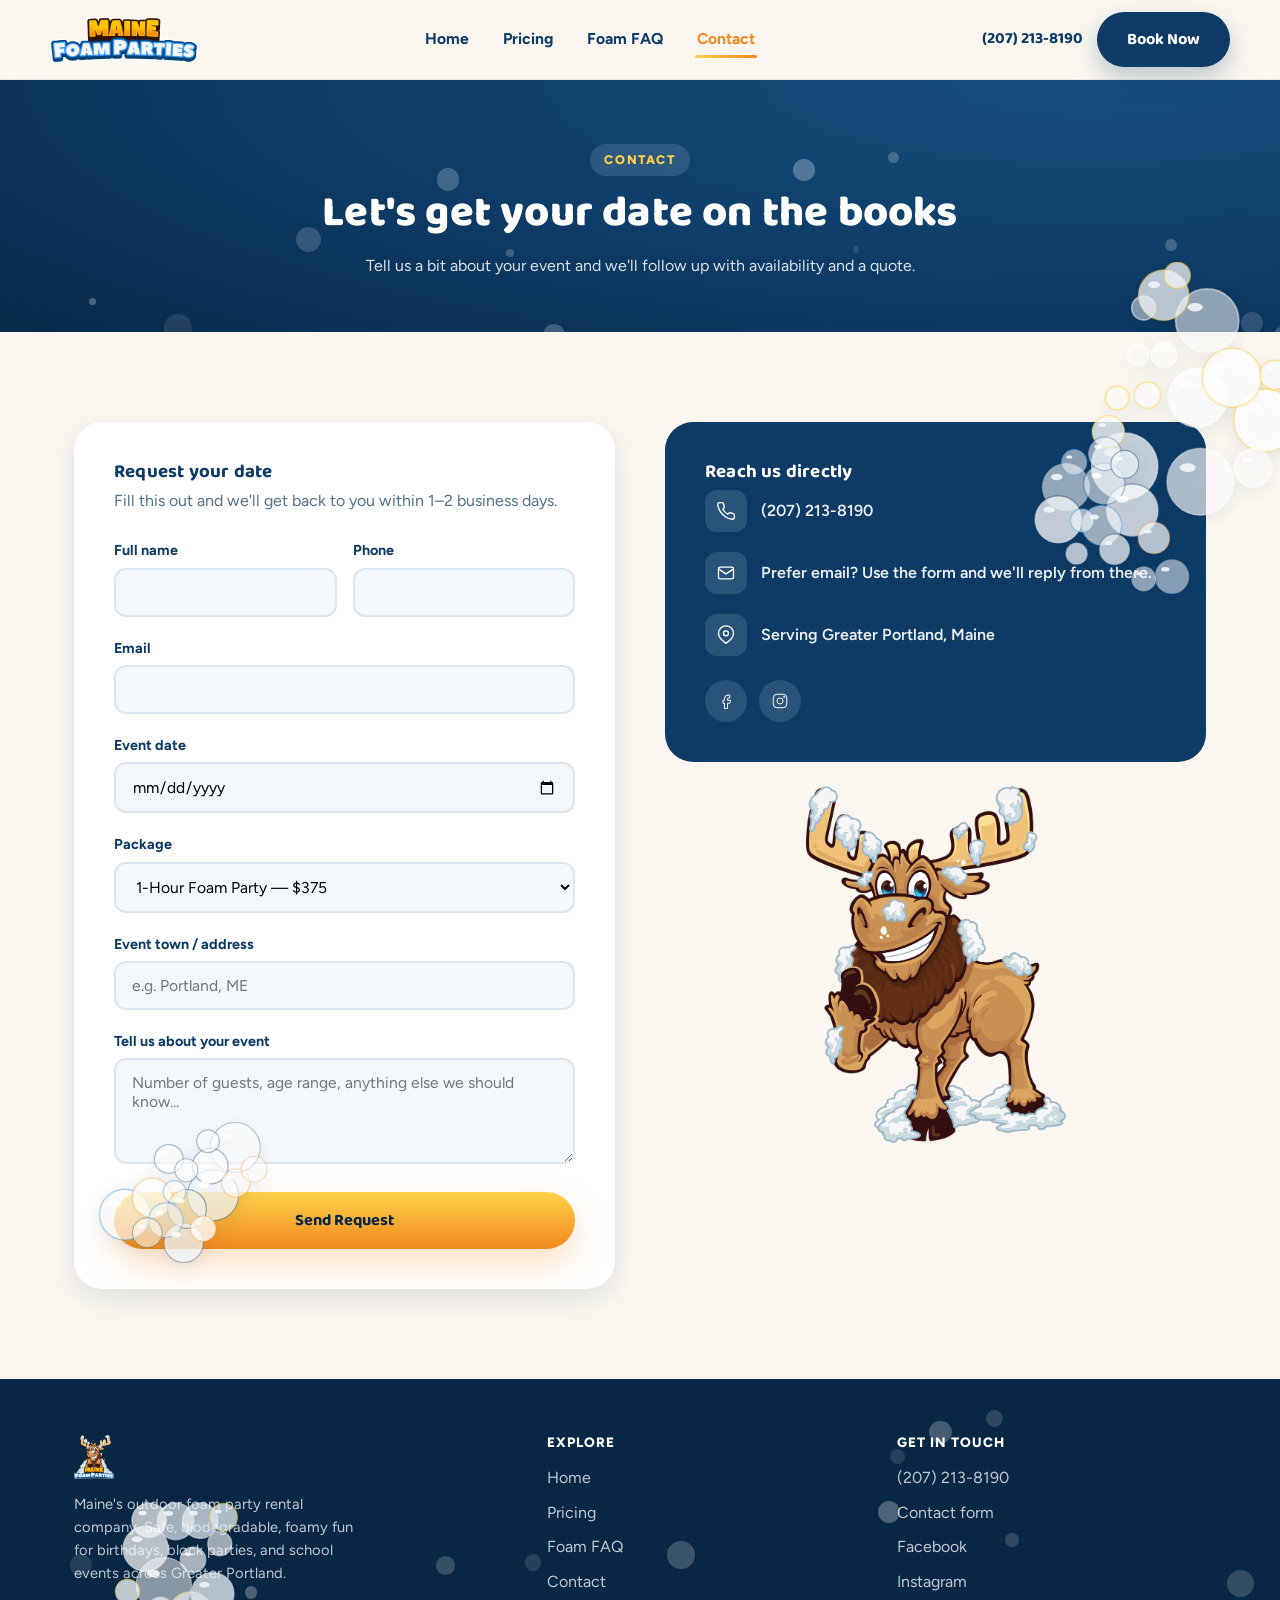
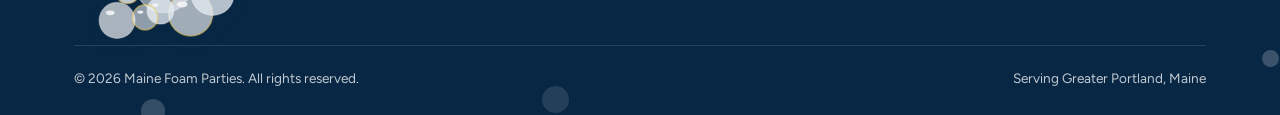
==== commit 4e568e85: "Add files via upload" ====
--- a/contact.html
+++ b/contact.html
@@ -50,6 +50,36 @@
 </section>
 
 <section class="section-pad">
+  <div class="bubble-decor size-sm pos-tr delay-2">
+<svg width="320" height="320" viewBox="0 0 320 320" xmlns="http://www.w3.org/2000/svg" aria-hidden="true" focusable="false">
+  <circle cx="179.4" cy="137.3" r="38.4" fill="rgba(255,255,255,0.78)" stroke="rgba(13,59,102,0.32)" stroke-width="1.96"/>
+  <circle cx="82.9" cy="103.5" r="35.2" fill="rgba(255,255,255,0.59)" stroke="rgba(13,59,102,0.4)" stroke-width="1.83"/>
+  <circle cx="71.7" cy="150.8" r="34.8" fill="rgba(255,255,255,0.78)" stroke="rgba(13,59,102,0.4)" stroke-width="1.82"/>
+  <circle cx="138.6" cy="99.0" r="30.0" fill="rgba(240,247,252,0.63)" stroke="rgba(13,59,102,0.32)" stroke-width="1.92"/>
+  <circle cx="135.0" cy="159.0" r="28.9" fill="rgba(255,255,255,0.62)" stroke="rgba(79,168,240,0.5)" stroke-width="1.77"/>
+  <circle cx="237.0" cy="233.6" r="25.4" fill="rgba(240,247,252,0.56)" stroke="rgba(13,59,102,0.32)" stroke-width="1.85"/>
+  <circle cx="139.4" cy="55.0" r="24.4" fill="rgba(240,247,252,0.60)" stroke="rgba(13,59,102,0.32)" stroke-width="1.58"/>
+  <circle cx="210.8" cy="177.4" r="23.1" fill="rgba(255,255,255,0.72)" stroke="rgba(242,137,29,0.35)" stroke-width="1.62"/>
+  <circle cx="153.5" cy="194.3" r="22.5" fill="rgba(255,255,255,0.73)" stroke="rgba(13,59,102,0.32)" stroke-width="1.65"/>
+  <circle cx="168.3" cy="70.3" r="20.2" fill="rgba(240,247,252,0.71)" stroke="rgba(13,59,102,0.4)" stroke-width="1.71"/>
+  <circle cx="94.8" cy="67.3" r="18.4" fill="rgba(255,255,255,0.54)" stroke="rgba(79,168,240,0.5)" stroke-width="1.61"/>
+  <circle cx="196.0" cy="237.0" r="18.3" fill="rgba(255,255,255,0.56)" stroke="rgba(13,59,102,0.4)" stroke-width="1.49"/>
+  <circle cx="106.6" cy="152.1" r="17.0" fill="rgba(255,255,255,0.67)" stroke="rgba(79,168,240,0.5)" stroke-width="1.56"/>
+  <circle cx="98.4" cy="200.2" r="16.3" fill="rgba(255,255,255,0.72)" stroke="rgba(13,59,102,0.4)" stroke-width="1.79"/>
+  <ellipse cx="164.8" cy="121.1" rx="9.2" ry="5.1" fill="rgba(255,255,255,0.9)"/>
+  <ellipse cx="69.5" cy="88.7" rx="8.5" ry="4.6" fill="rgba(255,255,255,0.9)"/>
+  <ellipse cx="58.4" cy="136.2" rx="8.4" ry="4.6" fill="rgba(255,255,255,0.9)"/>
+  <ellipse cx="127.2" cy="86.4" rx="7.2" ry="4.0" fill="rgba(255,255,255,0.9)"/>
+  <ellipse cx="124.0" cy="146.9" rx="6.9" ry="3.8" fill="rgba(255,255,255,0.9)"/>
+  <ellipse cx="227.4" cy="223.0" rx="6.1" ry="3.3" fill="rgba(255,255,255,0.9)"/>
+  <ellipse cx="130.1" cy="44.8" rx="5.9" ry="3.2" fill="rgba(255,255,255,0.9)"/>
+  <ellipse cx="202.0" cy="167.7" rx="5.5" ry="3.0" fill="rgba(255,255,255,0.9)"/>
+  <ellipse cx="145.0" cy="184.8" rx="5.4" ry="3.0" fill="rgba(255,255,255,0.9)"/>
+  <ellipse cx="160.6" cy="61.8" rx="4.8" ry="2.7" fill="rgba(255,255,255,0.9)"/>
+  <ellipse cx="87.8" cy="59.5" rx="4.4" ry="2.4" fill="rgba(255,255,255,0.9)"/>
+  <ellipse cx="189.0" cy="229.3" rx="4.4" ry="2.4" fill="rgba(255,255,255,0.9)"/>
+</svg>
+  </div>
 <div class="bubble-decor size-sm pos-bl delay-1">
 <svg width="320" height="320" viewBox="0 0 320 320" xmlns="http://www.w3.org/2000/svg" aria-hidden="true" focusable="false">
   <circle cx="216.8" cy="144.2" r="37.1" fill="rgba(240,247,252,0.74)" stroke="rgba(13,59,102,0.4)" stroke-width="1.47"/>
@@ -204,6 +234,36 @@
 
 <footer class="site-footer">
   <div class="foam-field" data-count="14"></div>
+  <div class="bubble-decor size-sm pos-bl">
+<svg width="320" height="320" viewBox="0 0 320 320" xmlns="http://www.w3.org/2000/svg" aria-hidden="true" focusable="false">
+  <circle cx="145.2" cy="160.2" r="40.2" fill="rgba(255,255,255,0.55)" stroke="rgba(255,255,255,0.5)" stroke-width="1.57"/>
+  <circle cx="118.7" cy="107.3" r="32.9" fill="rgba(255,255,255,0.75)" stroke="rgba(255,255,255,0.5)" stroke-width="1.88"/>
+  <circle cx="184.2" cy="201.9" r="32.3" fill="rgba(255,255,255,0.65)" stroke="rgba(255,209,76,0.5)" stroke-width="1.82"/>
+  <circle cx="216.1" cy="172.9" r="31.4" fill="rgba(240,247,252,0.78)" stroke="rgba(255,255,255,0.35)" stroke-width="1.77"/>
+  <circle cx="162.4" cy="67.3" r="26.9" fill="rgba(240,247,252,0.70)" stroke="rgba(255,255,255,0.5)" stroke-width="1.85"/>
+  <circle cx="77.2" cy="211.5" r="26.2" fill="rgba(255,255,255,0.69)" stroke="rgba(255,255,255,0.35)" stroke-width="1.56"/>
+  <circle cx="198.3" cy="66.4" r="25.9" fill="rgba(240,247,252,0.73)" stroke="rgba(255,255,255,0.5)" stroke-width="1.75"/>
+  <circle cx="123.7" cy="65.8" r="25.0" fill="rgba(255,255,255,0.72)" stroke="rgba(255,255,255,0.5)" stroke-width="1.95"/>
+  <circle cx="232.2" cy="61.5" r="20.1" fill="rgba(240,247,252,0.75)" stroke="rgba(255,209,76,0.5)" stroke-width="1.80"/>
+  <circle cx="140.3" cy="197.4" r="19.5" fill="rgba(240,247,252,0.78)" stroke="rgba(255,255,255,0.35)" stroke-width="1.99"/>
+  <circle cx="187.7" cy="123.2" r="18.9" fill="rgba(255,255,255,0.68)" stroke="rgba(255,255,255,0.35)" stroke-width="1.50"/>
+  <circle cx="118.0" cy="207.1" r="18.4" fill="rgba(255,255,255,0.58)" stroke="rgba(255,209,76,0.5)" stroke-width="1.99"/>
+  <circle cx="92.4" cy="169.3" r="17.7" fill="rgba(255,255,255,0.79)" stroke="rgba(255,209,76,0.5)" stroke-width="1.84"/>
+  <circle cx="226.6" cy="100.1" r="17.5" fill="rgba(255,255,255,0.64)" stroke="rgba(255,255,255,0.5)" stroke-width="1.97"/>
+  <ellipse cx="129.9" cy="143.4" rx="9.6" ry="5.3" fill="rgba(255,255,255,0.9)"/>
+  <ellipse cx="106.2" cy="93.5" rx="7.9" ry="4.3" fill="rgba(255,255,255,0.9)"/>
+  <ellipse cx="171.9" cy="188.3" rx="7.8" ry="4.3" fill="rgba(255,255,255,0.9)"/>
+  <ellipse cx="204.2" cy="159.8" rx="7.5" ry="4.1" fill="rgba(255,255,255,0.9)"/>
+  <ellipse cx="152.2" cy="56.0" rx="6.5" ry="3.5" fill="rgba(255,255,255,0.9)"/>
+  <ellipse cx="67.3" cy="200.5" rx="6.3" ry="3.5" fill="rgba(255,255,255,0.9)"/>
+  <ellipse cx="188.5" cy="55.5" rx="6.2" ry="3.4" fill="rgba(255,255,255,0.9)"/>
+  <ellipse cx="114.2" cy="55.3" rx="6.0" ry="3.3" fill="rgba(255,255,255,0.9)"/>
+  <ellipse cx="224.5" cy="53.0" rx="4.8" ry="2.7" fill="rgba(255,255,255,0.9)"/>
+  <ellipse cx="132.9" cy="189.2" rx="4.7" ry="2.6" fill="rgba(255,255,255,0.9)"/>
+  <ellipse cx="180.5" cy="115.3" rx="4.5" ry="2.5" fill="rgba(255,255,255,0.9)"/>
+  <ellipse cx="111.0" cy="199.4" rx="4.4" ry="2.4" fill="rgba(255,255,255,0.9)"/>
+</svg>
+  </div>
   <div class="container">
     <div class="footer-grid">
       <div>
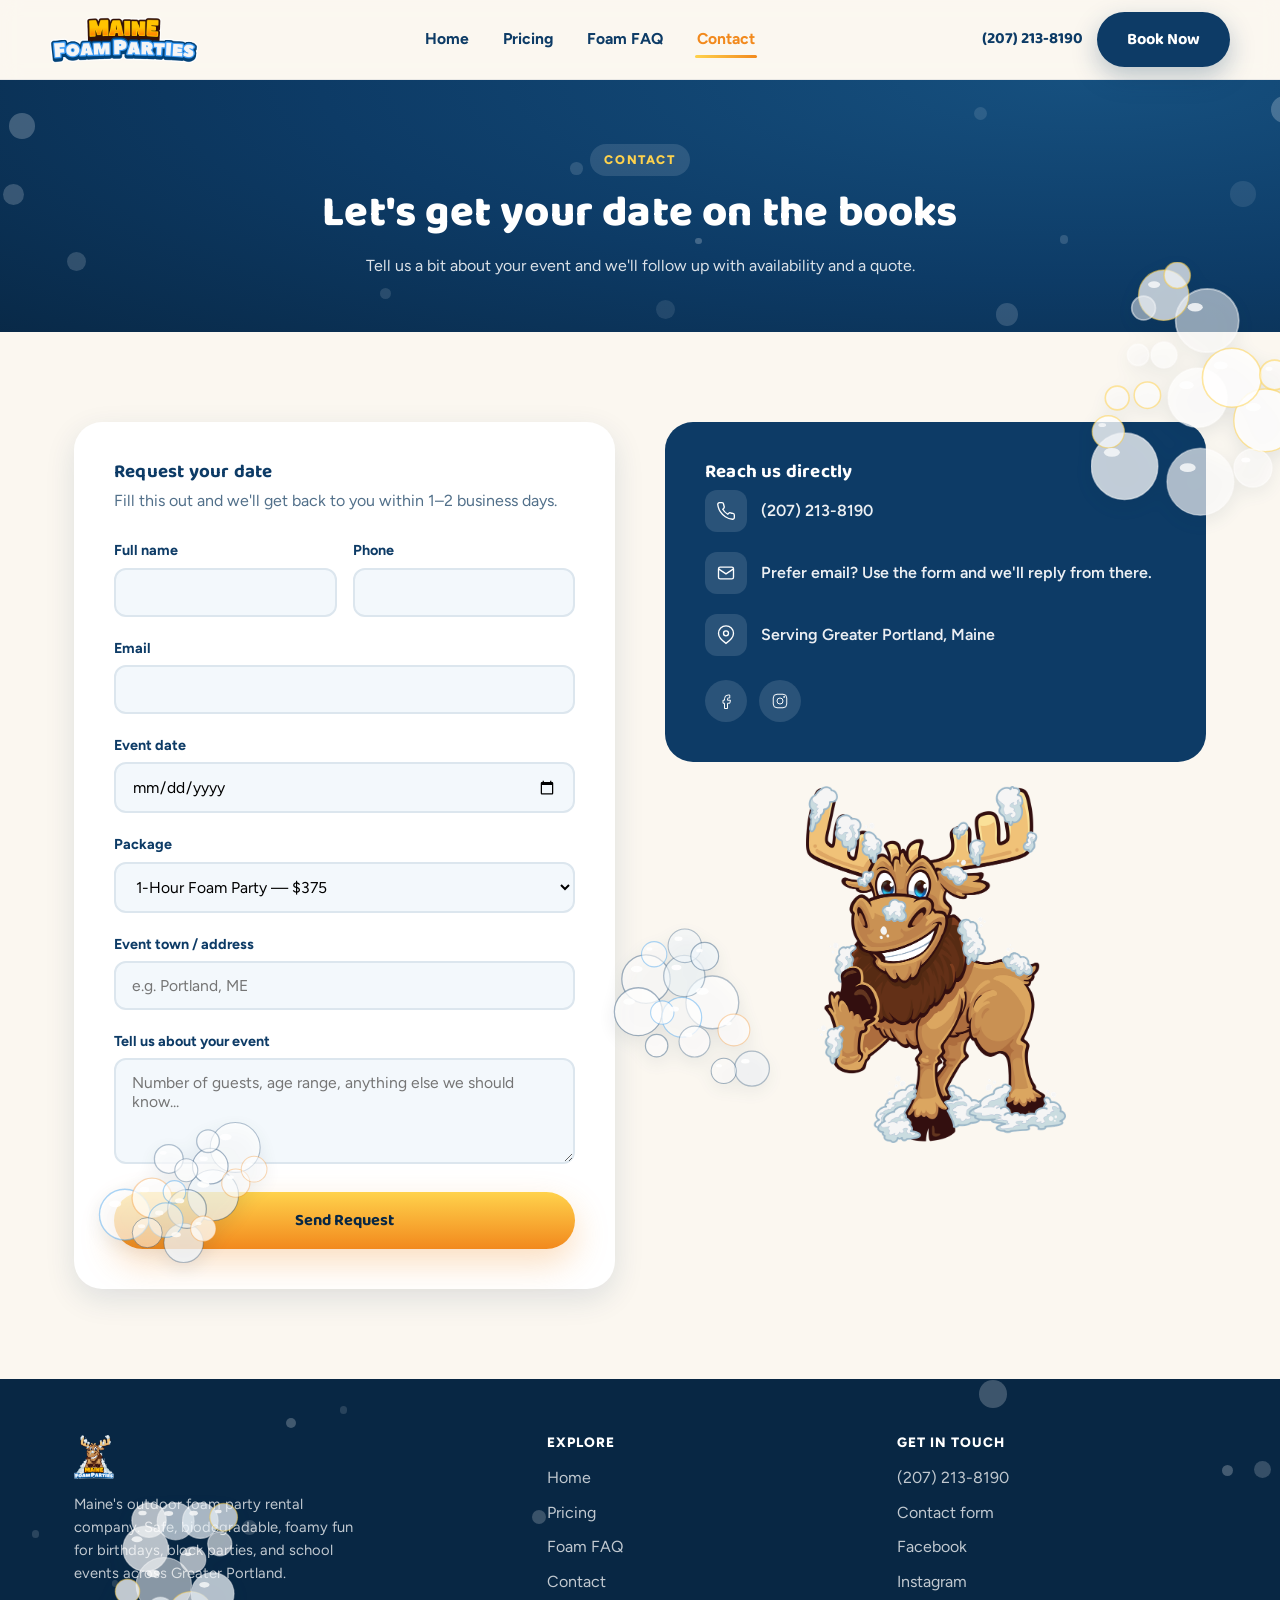
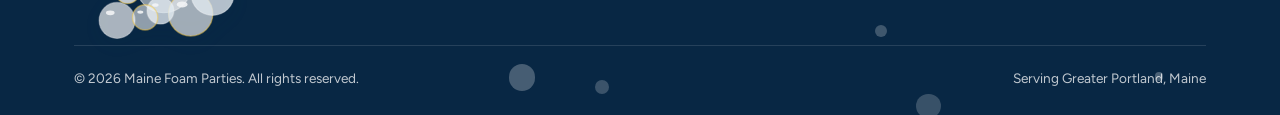
==== commit 945a77e4: "Add files via upload" ====
--- a/contact.html
+++ b/contact.html
@@ -50,7 +50,7 @@
 </section>
 
 <section class="section-pad">
-  <div class="bubble-decor size-sm pos-tr delay-2">
+  <div class="bubble-decor size-sm delay-2" style="top:55%; left:46%; right:auto; bottom:auto;">
 <svg width="320" height="320" viewBox="0 0 320 320" xmlns="http://www.w3.org/2000/svg" aria-hidden="true" focusable="false">
   <circle cx="179.4" cy="137.3" r="38.4" fill="rgba(255,255,255,0.78)" stroke="rgba(13,59,102,0.32)" stroke-width="1.96"/>
   <circle cx="82.9" cy="103.5" r="35.2" fill="rgba(255,255,255,0.59)" stroke="rgba(13,59,102,0.4)" stroke-width="1.83"/>
--- a/css/style.css
+++ b/css/style.css
@@ -288,10 +288,20 @@
 .bubble-decor {
   position: absolute;
   z-index: 6;
-  pointer-events: none;
+  pointer-events: auto;
+  cursor: pointer;
   opacity: 0.95;
   filter: drop-shadow(0 6px 10px rgba(8, 39, 68, 0.12));
   animation: bubble-float 7s ease-in-out infinite;
+}
+.bubble-decor.popped {
+  animation: bubble-pop-out 0.45s ease-out forwards;
+  pointer-events: none;
+}
+@keyframes bubble-pop-out {
+  0%   { transform: scale(1); opacity: 0.95; }
+  35%  { transform: scale(1.22); opacity: 0.75; }
+  100% { transform: scale(0); opacity: 0; }
 }
 .bubble-decor svg { display: block; width: 100%; height: 100%; }
 
@@ -318,6 +328,7 @@
 
 @media (prefers-reduced-motion: reduce) {
   .bubble-decor { animation: none; }
+  .bubble-decor.popped { animation: none; opacity: 0; }
 }
 
 @media (max-width: 720px) {
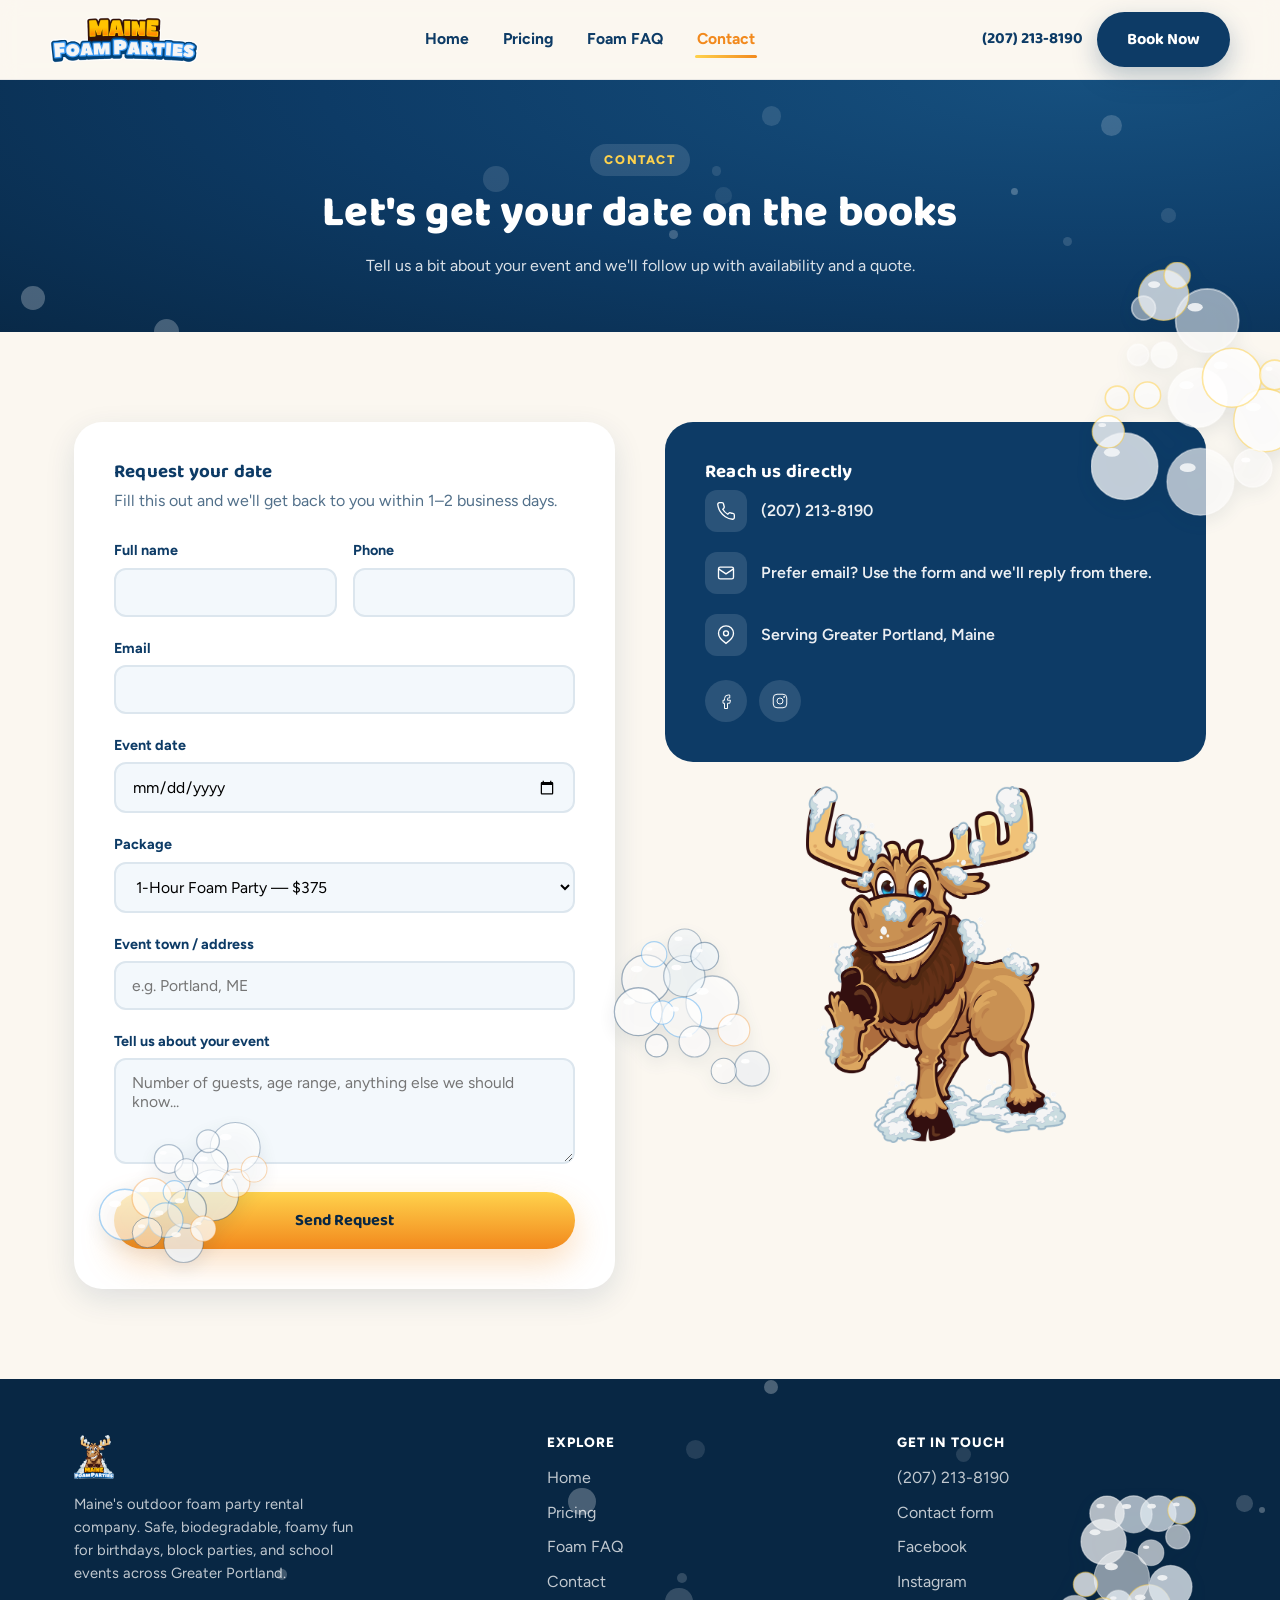
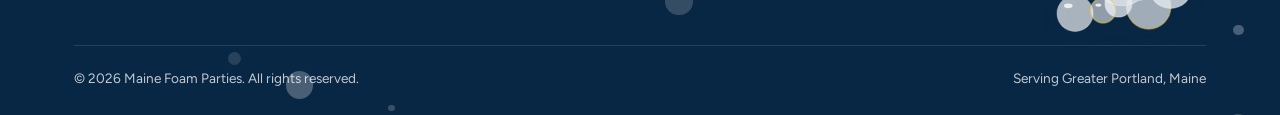
==== commit 1f86f321: "Add files via upload" ====
--- a/contact.html
+++ b/contact.html
@@ -234,7 +234,7 @@
 
 <footer class="site-footer">
   <div class="foam-field" data-count="14"></div>
-  <div class="bubble-decor size-sm pos-bl">
+  <div class="bubble-decor size-sm pos-br">
 <svg width="320" height="320" viewBox="0 0 320 320" xmlns="http://www.w3.org/2000/svg" aria-hidden="true" focusable="false">
   <circle cx="145.2" cy="160.2" r="40.2" fill="rgba(255,255,255,0.55)" stroke="rgba(255,255,255,0.5)" stroke-width="1.57"/>
   <circle cx="118.7" cy="107.3" r="32.9" fill="rgba(255,255,255,0.75)" stroke="rgba(255,255,255,0.5)" stroke-width="1.88"/>
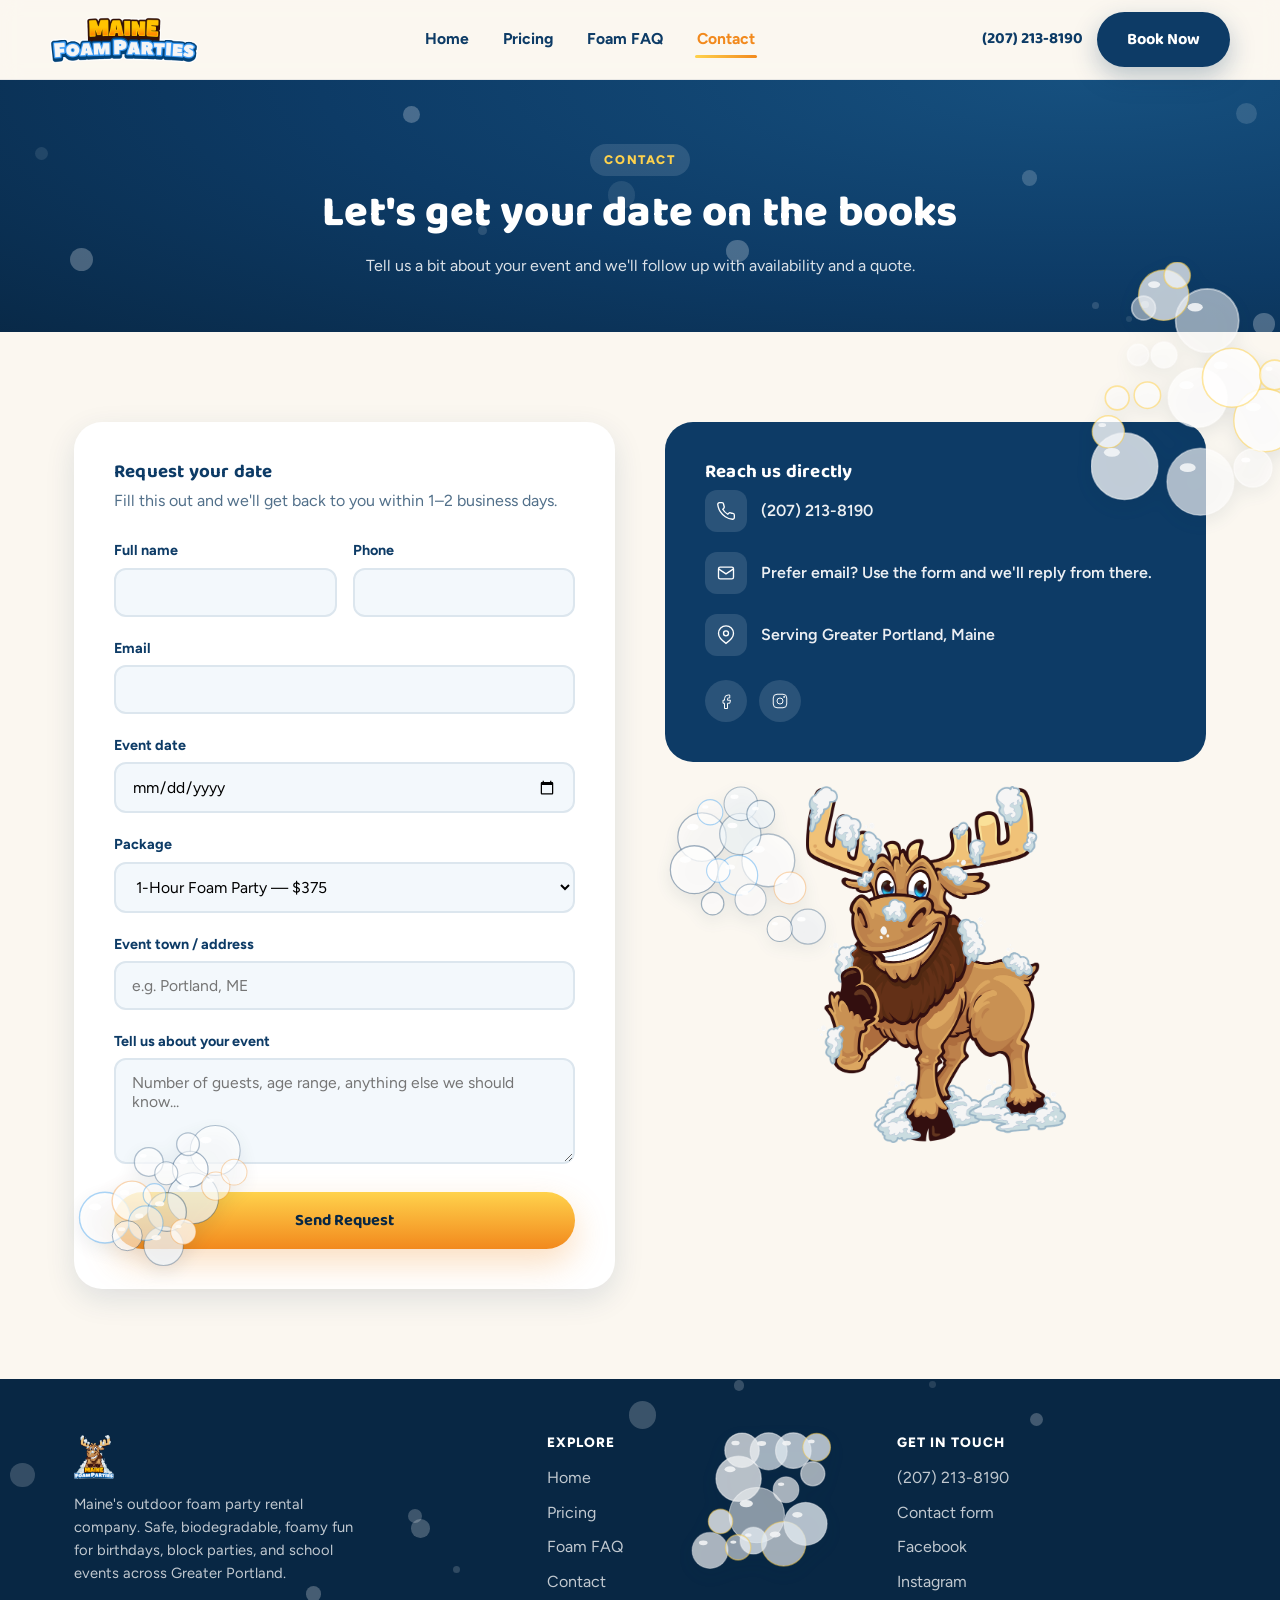
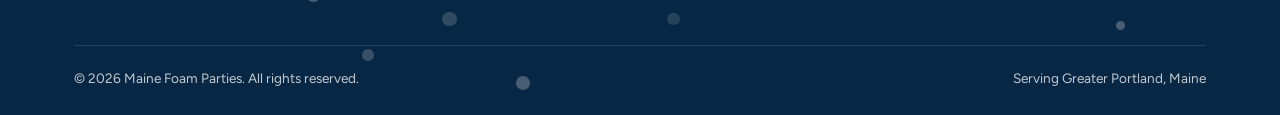
==== commit 5315d636: "Add files via upload" ====
--- a/contact.html
+++ b/contact.html
@@ -50,37 +50,13 @@
 </section>
 
 <section class="section-pad">
-  <div class="bubble-decor size-sm delay-2" style="top:55%; left:46%; right:auto; bottom:auto;">
-<svg width="320" height="320" viewBox="0 0 320 320" xmlns="http://www.w3.org/2000/svg" aria-hidden="true" focusable="false">
-  <circle cx="179.4" cy="137.3" r="38.4" fill="rgba(255,255,255,0.78)" stroke="rgba(13,59,102,0.32)" stroke-width="1.96"/>
-  <circle cx="82.9" cy="103.5" r="35.2" fill="rgba(255,255,255,0.59)" stroke="rgba(13,59,102,0.4)" stroke-width="1.83"/>
-  <circle cx="71.7" cy="150.8" r="34.8" fill="rgba(255,255,255,0.78)" stroke="rgba(13,59,102,0.4)" stroke-width="1.82"/>
-  <circle cx="138.6" cy="99.0" r="30.0" fill="rgba(240,247,252,0.63)" stroke="rgba(13,59,102,0.32)" stroke-width="1.92"/>
-  <circle cx="135.0" cy="159.0" r="28.9" fill="rgba(255,255,255,0.62)" stroke="rgba(79,168,240,0.5)" stroke-width="1.77"/>
-  <circle cx="237.0" cy="233.6" r="25.4" fill="rgba(240,247,252,0.56)" stroke="rgba(13,59,102,0.32)" stroke-width="1.85"/>
-  <circle cx="139.4" cy="55.0" r="24.4" fill="rgba(240,247,252,0.60)" stroke="rgba(13,59,102,0.32)" stroke-width="1.58"/>
-  <circle cx="210.8" cy="177.4" r="23.1" fill="rgba(255,255,255,0.72)" stroke="rgba(242,137,29,0.35)" stroke-width="1.62"/>
-  <circle cx="153.5" cy="194.3" r="22.5" fill="rgba(255,255,255,0.73)" stroke="rgba(13,59,102,0.32)" stroke-width="1.65"/>
-  <circle cx="168.3" cy="70.3" r="20.2" fill="rgba(240,247,252,0.71)" stroke="rgba(13,59,102,0.4)" stroke-width="1.71"/>
-  <circle cx="94.8" cy="67.3" r="18.4" fill="rgba(255,255,255,0.54)" stroke="rgba(79,168,240,0.5)" stroke-width="1.61"/>
-  <circle cx="196.0" cy="237.0" r="18.3" fill="rgba(255,255,255,0.56)" stroke="rgba(13,59,102,0.4)" stroke-width="1.49"/>
-  <circle cx="106.6" cy="152.1" r="17.0" fill="rgba(255,255,255,0.67)" stroke="rgba(79,168,240,0.5)" stroke-width="1.56"/>
-  <circle cx="98.4" cy="200.2" r="16.3" fill="rgba(255,255,255,0.72)" stroke="rgba(13,59,102,0.4)" stroke-width="1.79"/>
-  <ellipse cx="164.8" cy="121.1" rx="9.2" ry="5.1" fill="rgba(255,255,255,0.9)"/>
-  <ellipse cx="69.5" cy="88.7" rx="8.5" ry="4.6" fill="rgba(255,255,255,0.9)"/>
-  <ellipse cx="58.4" cy="136.2" rx="8.4" ry="4.6" fill="rgba(255,255,255,0.9)"/>
-  <ellipse cx="127.2" cy="86.4" rx="7.2" ry="4.0" fill="rgba(255,255,255,0.9)"/>
-  <ellipse cx="124.0" cy="146.9" rx="6.9" ry="3.8" fill="rgba(255,255,255,0.9)"/>
-  <ellipse cx="227.4" cy="223.0" rx="6.1" ry="3.3" fill="rgba(255,255,255,0.9)"/>
-  <ellipse cx="130.1" cy="44.8" rx="5.9" ry="3.2" fill="rgba(255,255,255,0.9)"/>
-  <ellipse cx="202.0" cy="167.7" rx="5.5" ry="3.0" fill="rgba(255,255,255,0.9)"/>
-  <ellipse cx="145.0" cy="184.8" rx="5.4" ry="3.0" fill="rgba(255,255,255,0.9)"/>
-  <ellipse cx="160.6" cy="61.8" rx="4.8" ry="2.7" fill="rgba(255,255,255,0.9)"/>
-  <ellipse cx="87.8" cy="59.5" rx="4.4" ry="2.4" fill="rgba(255,255,255,0.9)"/>
-  <ellipse cx="189.0" cy="229.3" rx="4.4" ry="2.4" fill="rgba(255,255,255,0.9)"/>
-</svg>
-  </div>
-<div class="bubble-decor size-sm pos-bl delay-1">
+  
+
+
+  <div class="container contact-grid">
+
+    <div class="form-card" data-reveal>
+      <div class="bubble-decor size-sm delay-1" style="bottom:-30px; left:-30px; right:auto; top:auto; pointer-events:auto;">
 <svg width="320" height="320" viewBox="0 0 320 320" xmlns="http://www.w3.org/2000/svg" aria-hidden="true" focusable="false">
   <circle cx="216.8" cy="144.2" r="37.1" fill="rgba(240,247,252,0.74)" stroke="rgba(13,59,102,0.4)" stroke-width="1.47"/>
   <circle cx="88.5" cy="172.5" r="36.9" fill="rgba(255,255,255,0.68)" stroke="rgba(79,168,240,0.5)" stroke-width="2.00"/>
@@ -113,10 +89,6 @@
   <ellipse cx="195.6" cy="185.4" rx="4.4" ry="2.4" fill="rgba(255,255,255,0.9)"/>
 </svg>
 </div>
-
-  <div class="container contact-grid">
-
-    <div class="form-card" data-reveal>
       <h3 style="margin-bottom:6px;">Request your date</h3>
       <p style="color:#52708A; margin-bottom:26px;">Fill this out and we'll get back to you within 1&ndash;2 business days.</p>
 
@@ -224,8 +196,37 @@
         </div>
       </div>
 
-      <div style="margin-top:24px; text-align:center;" data-reveal>
-        <img src="assets/Mascot_web.png" alt="Maine Foam Parties mascot moose" style="max-width:260px; margin:0 auto;">
+      <div style="margin-top:24px; text-align:center; position:relative;" data-reveal>
+        <div class="bubble-decor size-sm delay-2" style="top:-20px; left:-20px; right:auto; bottom:auto; pointer-events:auto;">
+<svg width="320" height="320" viewBox="0 0 320 320" xmlns="http://www.w3.org/2000/svg" aria-hidden="true" focusable="false">
+  <circle cx="179.4" cy="137.3" r="38.4" fill="rgba(255,255,255,0.78)" stroke="rgba(13,59,102,0.32)" stroke-width="1.96"/>
+  <circle cx="82.9" cy="103.5" r="35.2" fill="rgba(255,255,255,0.59)" stroke="rgba(13,59,102,0.4)" stroke-width="1.83"/>
+  <circle cx="71.7" cy="150.8" r="34.8" fill="rgba(255,255,255,0.78)" stroke="rgba(13,59,102,0.4)" stroke-width="1.82"/>
+  <circle cx="138.6" cy="99.0" r="30.0" fill="rgba(240,247,252,0.63)" stroke="rgba(13,59,102,0.32)" stroke-width="1.92"/>
+  <circle cx="135.0" cy="159.0" r="28.9" fill="rgba(255,255,255,0.62)" stroke="rgba(79,168,240,0.5)" stroke-width="1.77"/>
+  <circle cx="237.0" cy="233.6" r="25.4" fill="rgba(240,247,252,0.56)" stroke="rgba(13,59,102,0.32)" stroke-width="1.85"/>
+  <circle cx="139.4" cy="55.0" r="24.4" fill="rgba(240,247,252,0.60)" stroke="rgba(13,59,102,0.32)" stroke-width="1.58"/>
+  <circle cx="210.8" cy="177.4" r="23.1" fill="rgba(255,255,255,0.72)" stroke="rgba(242,137,29,0.35)" stroke-width="1.62"/>
+  <circle cx="153.5" cy="194.3" r="22.5" fill="rgba(255,255,255,0.73)" stroke="rgba(13,59,102,0.32)" stroke-width="1.65"/>
+  <circle cx="168.3" cy="70.3" r="20.2" fill="rgba(240,247,252,0.71)" stroke="rgba(13,59,102,0.4)" stroke-width="1.71"/>
+  <circle cx="94.8" cy="67.3" r="18.4" fill="rgba(255,255,255,0.54)" stroke="rgba(79,168,240,0.5)" stroke-width="1.61"/>
+  <circle cx="196.0" cy="237.0" r="18.3" fill="rgba(255,255,255,0.56)" stroke="rgba(13,59,102,0.4)" stroke-width="1.49"/>
+  <circle cx="106.6" cy="152.1" r="17.0" fill="rgba(255,255,255,0.67)" stroke="rgba(79,168,240,0.5)" stroke-width="1.56"/>
+  <circle cx="98.4" cy="200.2" r="16.3" fill="rgba(255,255,255,0.72)" stroke="rgba(13,59,102,0.4)" stroke-width="1.79"/>
+  <ellipse cx="164.8" cy="121.1" rx="9.2" ry="5.1" fill="rgba(255,255,255,0.9)"/>
+  <ellipse cx="69.5" cy="88.7" rx="8.5" ry="4.6" fill="rgba(255,255,255,0.9)"/>
+  <ellipse cx="58.4" cy="136.2" rx="8.4" ry="4.6" fill="rgba(255,255,255,0.9)"/>
+  <ellipse cx="127.2" cy="86.4" rx="7.2" ry="4.0" fill="rgba(255,255,255,0.9)"/>
+  <ellipse cx="124.0" cy="146.9" rx="6.9" ry="3.8" fill="rgba(255,255,255,0.9)"/>
+  <ellipse cx="227.4" cy="223.0" rx="6.1" ry="3.3" fill="rgba(255,255,255,0.9)"/>
+  <ellipse cx="130.1" cy="44.8" rx="5.9" ry="3.2" fill="rgba(255,255,255,0.9)"/>
+  <ellipse cx="202.0" cy="167.7" rx="5.5" ry="3.0" fill="rgba(255,255,255,0.9)"/>
+  <ellipse cx="145.0" cy="184.8" rx="5.4" ry="3.0" fill="rgba(255,255,255,0.9)"/>
+  <ellipse cx="160.6" cy="61.8" rx="4.8" ry="2.7" fill="rgba(255,255,255,0.9)"/>
+  <ellipse cx="87.8" cy="59.5" rx="4.4" ry="2.4" fill="rgba(255,255,255,0.9)"/>
+  <ellipse cx="189.0" cy="229.3" rx="4.4" ry="2.4" fill="rgba(255,255,255,0.9)"/>
+</svg>
+</div><img src="assets/Mascot_web.png" alt="Maine Foam Parties mascot moose" style="max-width:260px; margin:0 auto;">
       </div>
     </div>
 
@@ -234,7 +235,15 @@
 
 <footer class="site-footer">
   <div class="foam-field" data-count="14"></div>
-  <div class="bubble-decor size-sm pos-br">
+  
+  <div class="container">
+    <div class="footer-grid">
+      <div>
+        <div class="footer-logo"><img src="assets/Logo_web.png" alt="Maine Foam Parties logo"></div>
+        <p style="max-width:280px; font-size:0.92rem;">Maine's outdoor foam party rental company. Safe, biodegradable, foamy fun for birthdays, block parties, and school events across Greater Portland.</p>
+      </div>
+      <div style="position:relative;">
+        <div class="bubble-decor size-sm" style="bottom:-20px; right:-20px; left:auto; top:auto; pointer-events:auto;">
 <svg width="320" height="320" viewBox="0 0 320 320" xmlns="http://www.w3.org/2000/svg" aria-hidden="true" focusable="false">
   <circle cx="145.2" cy="160.2" r="40.2" fill="rgba(255,255,255,0.55)" stroke="rgba(255,255,255,0.5)" stroke-width="1.57"/>
   <circle cx="118.7" cy="107.3" r="32.9" fill="rgba(255,255,255,0.75)" stroke="rgba(255,255,255,0.5)" stroke-width="1.88"/>
@@ -263,15 +272,7 @@
   <ellipse cx="180.5" cy="115.3" rx="4.5" ry="2.5" fill="rgba(255,255,255,0.9)"/>
   <ellipse cx="111.0" cy="199.4" rx="4.4" ry="2.4" fill="rgba(255,255,255,0.9)"/>
 </svg>
-  </div>
-  <div class="container">
-    <div class="footer-grid">
-      <div>
-        <div class="footer-logo"><img src="assets/Logo_web.png" alt="Maine Foam Parties logo"></div>
-        <p style="max-width:280px; font-size:0.92rem;">Maine's outdoor foam party rental company. Safe, biodegradable, foamy fun for birthdays, block parties, and school events across Greater Portland.</p>
-      </div>
-      <div>
-        <h4>Explore</h4>
+</div><h4>Explore</h4>
         <ul>
           <li><a href="index.html">Home</a></li>
           <li><a href="pricing.html">Pricing</a></li>
--- a/css/style.css
+++ b/css/style.css
@@ -296,6 +296,8 @@
 }
 .bubble-decor.popped {
   animation: bubble-pop-out 0.45s ease-out forwards;
+  animation-delay: 0s !important;
+  animation-duration: 0.45s !important;
   pointer-events: none;
 }
 @keyframes bubble-pop-out {
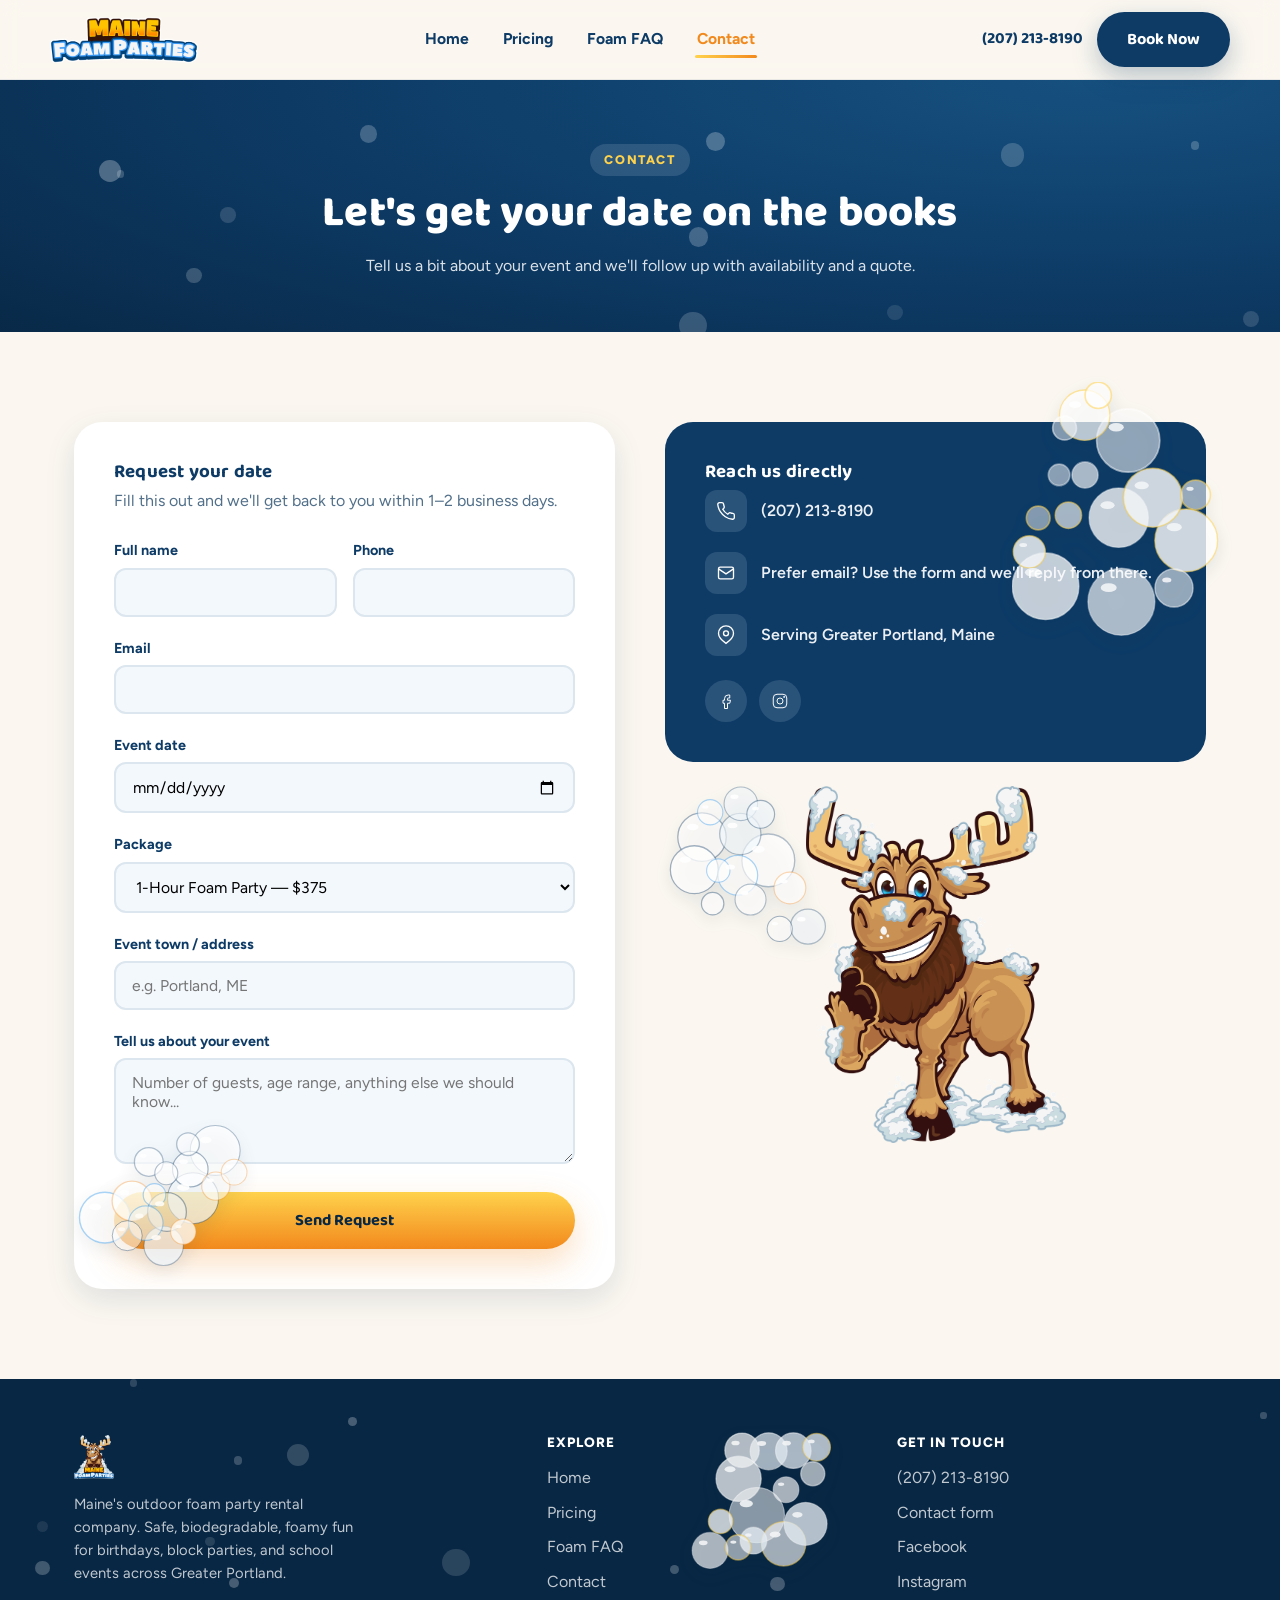
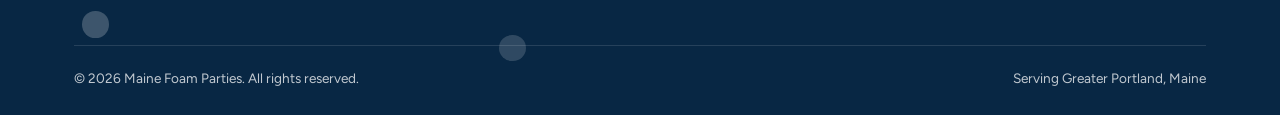
==== commit 4f0e8432: "Add files via upload" ====
--- a/contact.html
+++ b/contact.html
@@ -142,7 +142,7 @@
 
     <div>
       <div class="contact-info-card" data-reveal>
-        <div class="bubble-decor splash" style="width:224px; height:260px; top:-160px; left:calc(100% - 115px);">
+        <div class="bubble-decor splash" style="width:224px; height:260px; top:-40px; right:-30px; left:auto; bottom:auto;">
 <svg width="224" height="260" viewBox="0 0 224 260" xmlns="http://www.w3.org/2000/svg" aria-hidden="true" focusable="false">
   <circle cx="109.4" cy="219.7" r="33.5" fill="rgba(255,255,255,0.69)" stroke="rgba(255,255,255,0.4)" stroke-width="1.37"/>
   <circle cx="33.6" cy="204.3" r="33.3" fill="rgba(255,255,255,0.79)" stroke="rgba(255,255,255,0.55)" stroke-width="1.41"/>
--- a/css/style.css
+++ b/css/style.css
@@ -307,6 +307,26 @@
 }
 .bubble-decor svg { display: block; width: 100%; height: 100%; }
 
+/* One-time "Pop me!" hint on the first cluster a visitor sees, so the
+   click-to-pop interaction is discoverable rather than a hidden easter egg */
+.bubble-hint {
+  position: absolute;
+  top: 38%;
+  left: 50%;
+  transform: translate(-50%, -50%) rotate(-8deg);
+  z-index: 2;
+  background: linear-gradient(180deg, var(--gold-1), var(--gold-2));
+  color: var(--navy-deep);
+  font-family: var(--font-display);
+  font-weight: 700;
+  font-size: 0.82rem;
+  padding: 5px 13px;
+  border-radius: var(--radius-pill);
+  box-shadow: 0 6px 14px rgba(242, 137, 29, 0.4);
+  white-space: nowrap;
+  pointer-events: none;
+}
+
 .bubble-decor.size-sm { width: 220px; height: 220px; }
 .bubble-decor.size-xs { width: 170px; height: 170px; }
 .bubble-decor.size-md { width: 280px; height: 280px; }
@@ -512,6 +532,7 @@
 }
 
 .info-card {
+  position: relative;
   background: var(--white);
   border-radius: var(--radius-md);
   padding: 28px 24px;
@@ -539,6 +560,7 @@
   gap: 18px;
 }
 .gallery-photo {
+  position: relative;
   aspect-ratio: 4/3;
   border-radius: var(--radius-md);
   overflow: hidden;
@@ -645,6 +667,7 @@
 .price-list li svg { flex-shrink: 0; margin-top: 2px; }
 
 .price-note-band {
+  position: relative;
   background: var(--foam-2);
   border-radius: var(--radius-md);
   padding: 24px 28px;
@@ -662,6 +685,7 @@
 }
 
 .faq-item {
+  position: relative;
   background: var(--white);
   border-radius: var(--radius-md);
   margin-bottom: 14px;
@@ -732,6 +756,7 @@
 }
 
 .form-card {
+  position: relative;
   background: var(--white);
   border-radius: var(--radius-lg);
   padding: 40px;
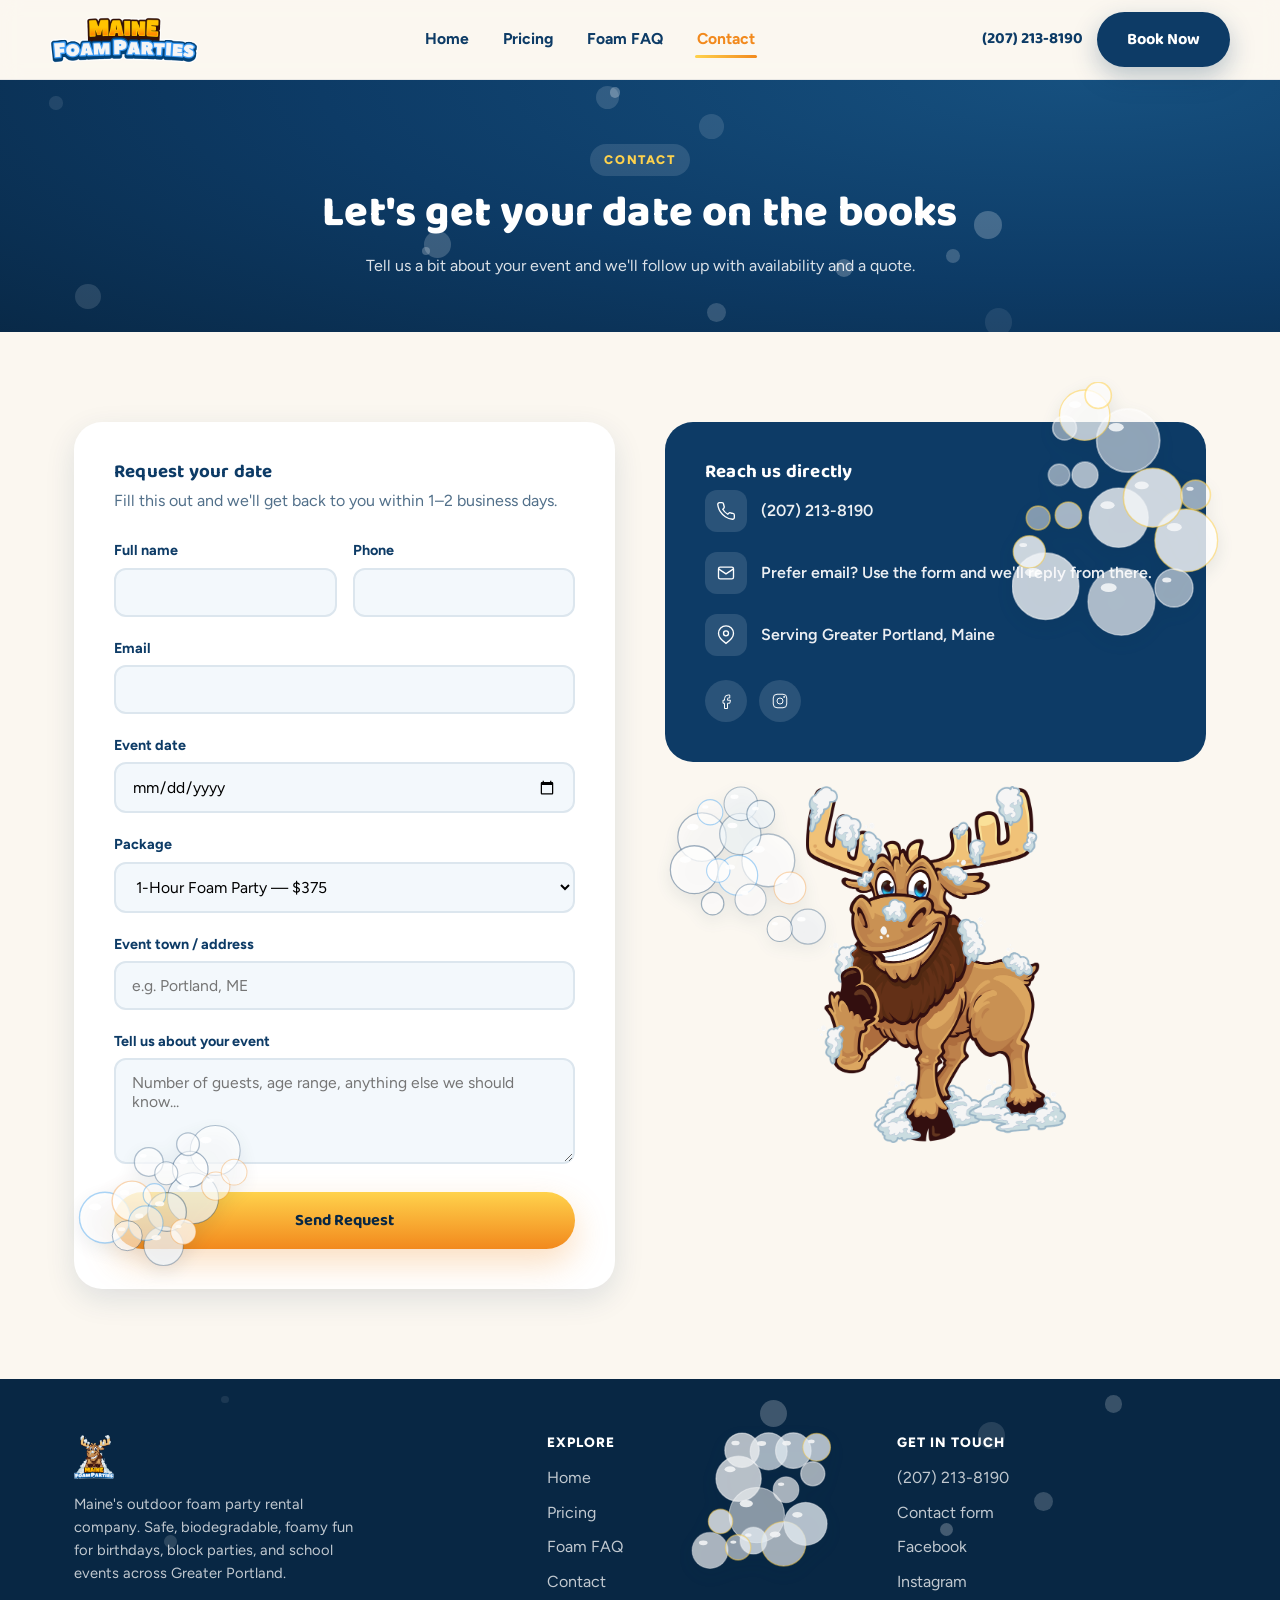
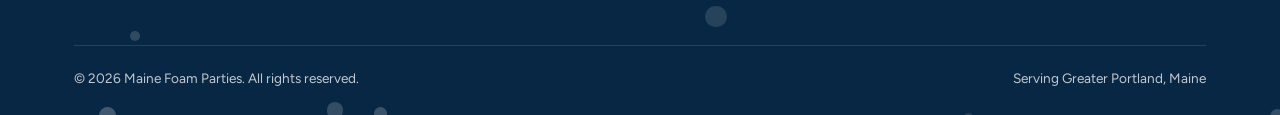
==== commit 2be725ad: "Add files via upload" ====
--- a/contact.html
+++ b/contact.html
@@ -13,6 +13,7 @@
 <link rel="manifest" href="site.webmanifest">
 <link rel="preconnect" href="https://fonts.googleapis.com">
 <link rel="stylesheet" href="css/style.css">
+<script src="https://www.google.com/recaptcha/api.js" async defer></script>
 </head>
 <body>
 
@@ -135,6 +136,8 @@
 
         <!-- Fixed subject line for the notification email -->
         <input type="hidden" name="_subject" value="New foam party request — Maine Foam Parties site">
+
+        <div class="g-recaptcha" data-sitekey="6Ld7U2MtAAAAALkFU5isMy6qSATdx_iPBBM3UVfF" style="margin-bottom:20px;"></div>
 
         <button type="submit" class="btn btn-primary" id="submitBtn" style="width:100%; justify-content:center;">Send Request <span class="bubble" aria-hidden="true"></span></button>
       </form>
@@ -307,6 +310,14 @@
 contactForm.addEventListener('submit', async function (e) {
   e.preventDefault();
 
+  if (typeof grecaptcha !== 'undefined' && grecaptcha.getResponse().length === 0) {
+    formMsg.textContent = "Please check the \"I'm not a robot\" box before sending.";
+    formMsg.classList.remove('error');
+    formMsg.classList.add('error', 'show');
+    formMsg.scrollIntoView({ behavior: 'smooth', block: 'center' });
+    return;
+  }
+
   submitBtn.disabled = true;
   submitBtn.textContent = 'Sending…';
 
@@ -324,6 +335,7 @@
       formMsg.classList.remove('error');
       formMsg.classList.add('show');
       contactForm.reset();
+      if (typeof grecaptcha !== 'undefined') { grecaptcha.reset(); }
     } else {
       const result = await response.json().catch(() => null);
       const detail = result && result.errors && result.errors.length
--- a/css/style.css
+++ b/css/style.css
@@ -311,20 +311,32 @@
    click-to-pop interaction is discoverable rather than a hidden easter egg */
 .bubble-hint {
   position: absolute;
-  top: 38%;
+  top: 50%;
   left: 50%;
-  transform: translate(-50%, -50%) rotate(-8deg);
+  transform: translate(-50%, -50%) rotate(-9deg);
   z-index: 2;
-  background: linear-gradient(180deg, var(--gold-1), var(--gold-2));
-  color: var(--navy-deep);
+  color: var(--navy);
   font-family: var(--font-display);
-  font-weight: 700;
-  font-size: 0.82rem;
-  padding: 5px 13px;
-  border-radius: var(--radius-pill);
-  box-shadow: 0 6px 14px rgba(242, 137, 29, 0.4);
+  font-weight: 800;
+  font-size: 1.4rem;
+  text-transform: uppercase;
+  letter-spacing: 0.5px;
   white-space: nowrap;
   pointer-events: none;
+  animation: bubble-hint-bounce 1.6s ease-in-out infinite;
+  text-shadow:
+    -1.5px -1.5px 0 #fff,
+     1.5px -1.5px 0 #fff,
+    -1.5px  1.5px 0 #fff,
+     1.5px  1.5px 0 #fff,
+     0 3px 8px rgba(13,59,102,0.25);
+}
+@keyframes bubble-hint-bounce {
+  0%, 100% { transform: translate(-50%, -50%) rotate(-9deg) scale(1); }
+  50% { transform: translate(-50%, -50%) rotate(-9deg) scale(1.08); }
+}
+@media (prefers-reduced-motion: reduce) {
+  .bubble-hint { animation: none; }
 }
 
 .bubble-decor.size-sm { width: 220px; height: 220px; }
@@ -939,6 +951,7 @@
   .contact-grid { grid-template-columns: 1fr; }
   .gallery-grid { grid-template-columns: repeat(2, 1fr); }
   .footer-grid { grid-template-columns: 1fr 1fr; }
+  .footer-explore-cluster { right: -20px !important; }
   .strip-grid { grid-template-columns: 1fr; }
   .strip-item { border-right: none; border-bottom: 1px solid rgba(13,59,102,0.08); }
   .strip-item:last-child { border-bottom: none; }
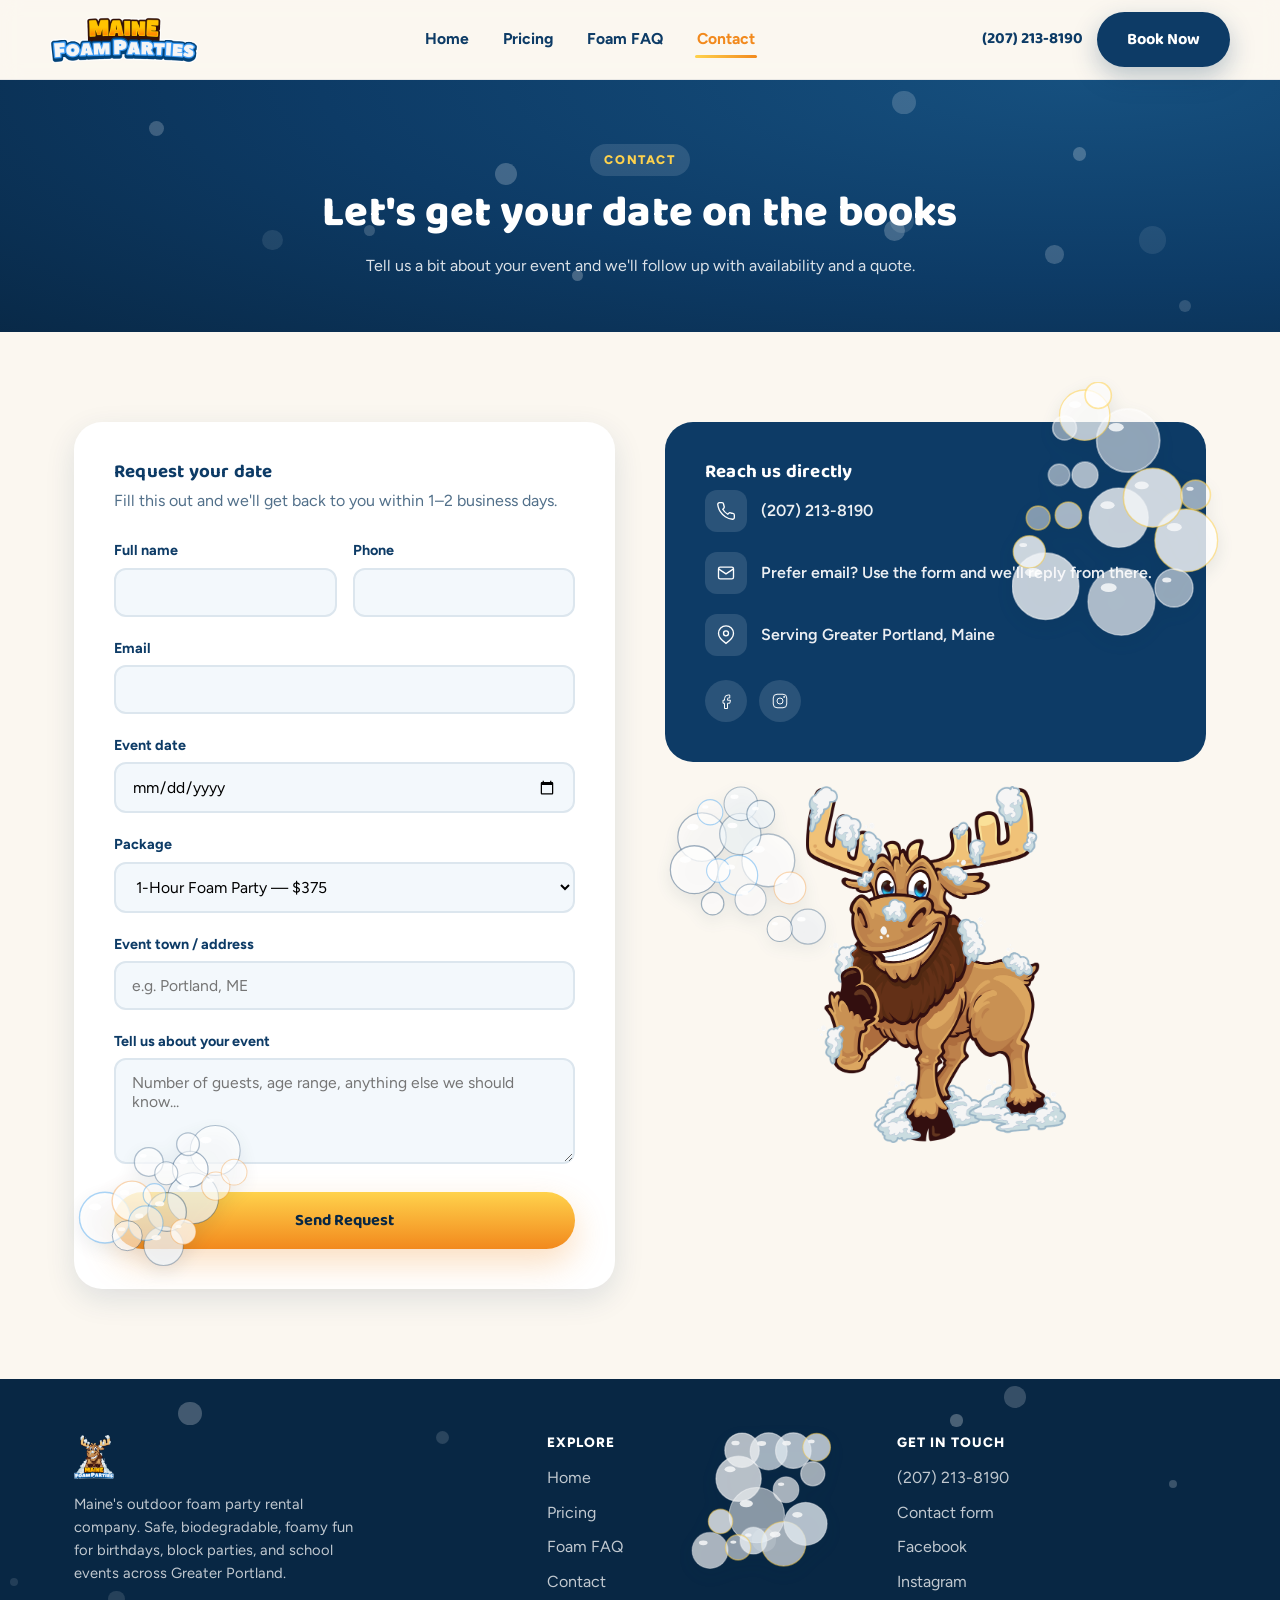
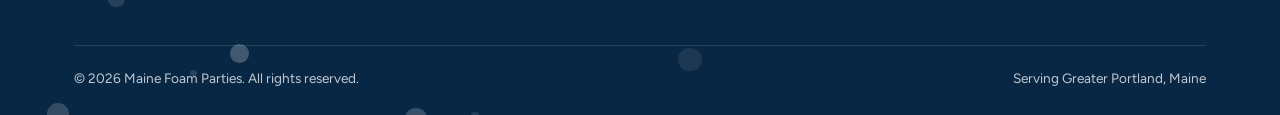
==== commit f29a7ff1: "Add files via upload" ====
--- a/contact.html
+++ b/contact.html
@@ -312,7 +312,7 @@
 
   if (typeof grecaptcha !== 'undefined' && grecaptcha.getResponse().length === 0) {
     formMsg.textContent = "Please check the \"I'm not a robot\" box before sending.";
-    formMsg.classList.remove('error');
+    formMsg.classList.remove('success');
     formMsg.classList.add('error', 'show');
     formMsg.scrollIntoView({ behavior: 'smooth', block: 'center' });
     return;
@@ -331,9 +331,9 @@
     });
 
     if (response.ok) {
-      formMsg.textContent = "Thanks — your request is on its way!";
+      formMsg.textContent = "Thanks — your request is on its way! 🫧";
       formMsg.classList.remove('error');
-      formMsg.classList.add('show');
+      formMsg.classList.add('success', 'show');
       contactForm.reset();
       if (typeof grecaptcha !== 'undefined') { grecaptcha.reset(); }
     } else {
@@ -342,10 +342,12 @@
         ? result.errors.map(err => err.message).join(', ')
         : 'Something went wrong. Please try again or call us directly.';
       formMsg.textContent = detail;
+      formMsg.classList.remove('success');
       formMsg.classList.add('error', 'show');
     }
   } catch (err) {
     formMsg.textContent = "Something went wrong sending your request. Please try again or call us directly at (207) 213-8190.";
+    formMsg.classList.remove('success');
     formMsg.classList.add('error', 'show');
   }
 
